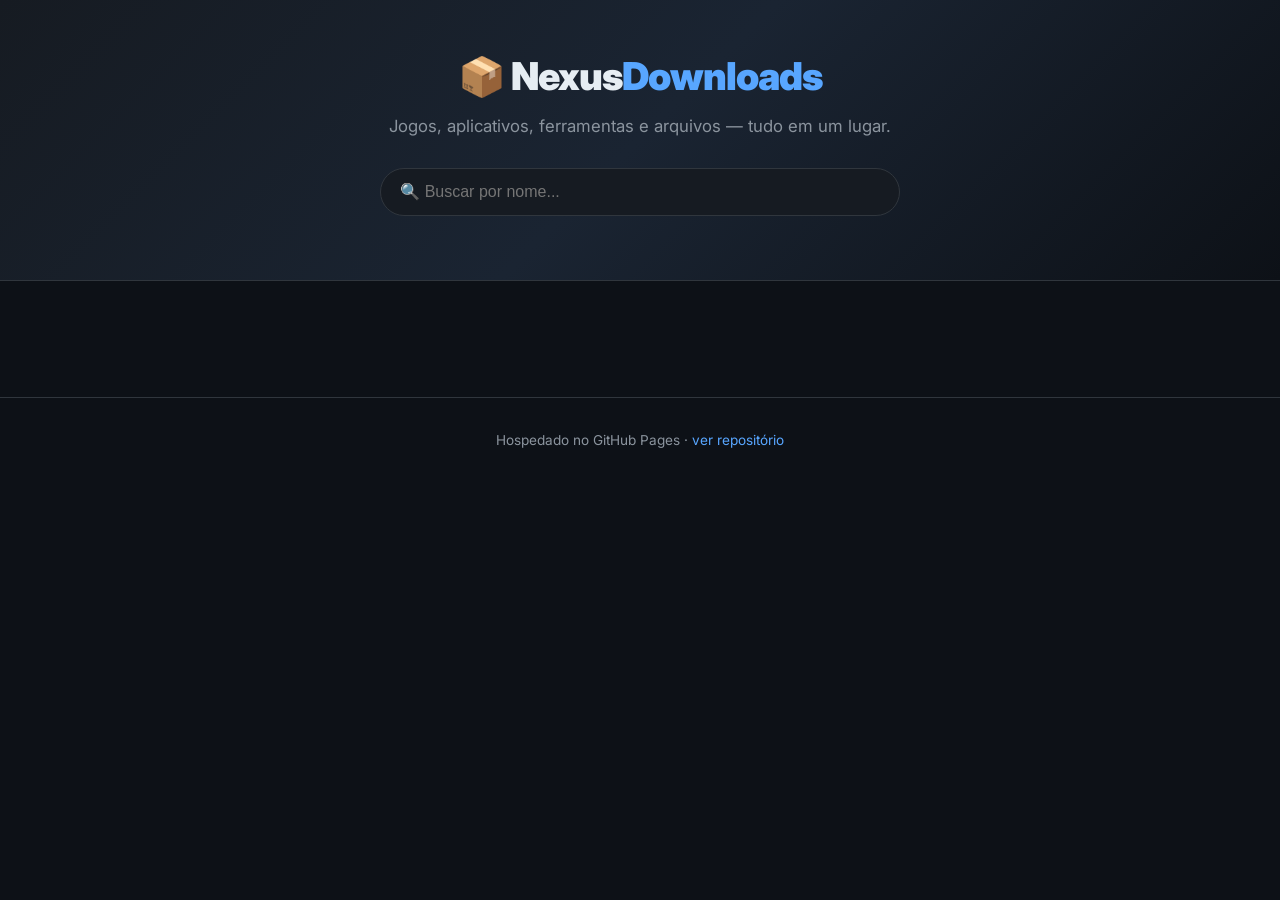
==== index.html @ f65a9bdc "Add files via upload" ====
<!DOCTYPE html>
<html lang="pt-BR">
<head>
  <meta charset="UTF-8" />
  <meta name="viewport" content="width=device-width, initial-scale=1.0" />
  <title>Nexus Downloads — Jogos, Apps e Ferramentas</title>
  <link rel="preconnect" href="https://fonts.googleapis.com">
  <link rel="preconnect" href="https://fonts.gstatic.com" crossorigin>
  <link href="https://fonts.googleapis.com/css2?family=Inter:wght@400;500;700;900&display=swap" rel="stylesheet">
  <link rel="stylesheet" href="style.css" />
</head>
<body>
  <header class="hero">
    <div class="hero-inner">
      <h1 class="logo">📦 Nexus<span>Downloads</span></h1>
      <p class="tagline">Jogos, aplicativos, ferramentas e arquivos — tudo em um lugar.</p>
      <div class="search-box">
        <input id="search" type="search" placeholder="🔍 Buscar por nome..." autocomplete="off" />
      </div>
      <nav id="categories" class="categories"></nav>
    </div>
  </header>

  <main class="container">
    <div class="results-bar">
      <span id="resultCount"></span>
    </div>
    <div id="grid" class="grid"></div>
    <div id="empty" class="empty" hidden>Nenhum item encontrado.</div>
  </main>

  <footer class="footer">
    <p>Hospedado no GitHub Pages · <a id="repoLink" href="#" target="_blank">ver repositório</a></p>
  </footer>

  <script src="data.js"></script>
  <script src="app.js"></script>
</body>
</html>
---- style.css ----
:root {
  --bg: #0d1117;
  --bg-elev: #161b22;
  --bg-card: #1c2129;
  --border: #30363d;
  --text: #e6edf3;
  --text-dim: #8b949e;
  --accent: #58a6ff;
  --accent-2: #3fb950;
  --danger: #f85149;
  --radius: 12px;
}

* { margin: 0; padding: 0; box-sizing: border-box; }

body {
  font-family: 'Inter', -apple-system, BlinkMacSystemFont, sans-serif;
  background: var(--bg);
  color: var(--text);
  min-height: 100vh;
  line-height: 1.5;
}

/* ===== Hero ===== */
.hero {
  background: linear-gradient(135deg, #161b22 0%, #1a2432 50%, #0d1117 100%);
  border-bottom: 1px solid var(--border);
  padding: 3rem 1.5rem 2.5rem;
  text-align: center;
}
.hero-inner { max-width: 860px; margin: 0 auto; }

.logo { font-size: 2.4rem; font-weight: 900; letter-spacing: -1px; }
.logo span { color: var(--accent); }

.tagline { color: var(--text-dim); margin: 0.5rem 0 1.8rem; font-size: 1.05rem; }

.search-box input {
  width: 100%;
  max-width: 520px;
  padding: 0.9rem 1.2rem;
  font-size: 1rem;
  border-radius: 999px;
  border: 1px solid var(--border);
  background: var(--bg-elev);
  color: var(--text);
  outline: none;
  transition: border-color 0.2s, box-shadow 0.2s;
}
.search-box input:focus {
  border-color: var(--accent);
  box-shadow: 0 0 0 3px rgba(88,166,255,0.15);
}

.categories {
  display: flex;
  flex-wrap: wrap;
  gap: 0.6rem;
  justify-content: center;
  margin-top: 1.5rem;
}
.category-chip {
  display: inline-flex;
  align-items: center;
  gap: 0.45rem;
  padding: 0.55rem 1.1rem;
  border-radius: 999px;
  border: 1px solid var(--border);
  background: var(--bg-elev);
  color: var(--text-dim);
  font-size: 0.92rem;
  font-weight: 500;
  cursor: pointer;
  transition: all 0.18s;
  user-select: none;
}
.category-chip:hover { border-color: var(--accent); color: var(--text); }
.category-chip.active {
  background: var(--accent);
  border-color: var(--accent);
  color: #000;
  font-weight: 700;
}

/* ===== Layout ===== */
.container { max-width: 1200px; margin: 0 auto; padding: 2rem 1.5rem; }

.results-bar { color: var(--text-dim); font-size: 0.9rem; margin-bottom: 1.2rem; }

.grid {
  display: grid;
  grid-template-columns: repeat(auto-fill, minmax(300px, 1fr));
  gap: 1.2rem;
}

/* ===== Card ===== */
.card {
  background: var(--bg-card);
  border: 1px solid var(--border);
  border-radius: var(--radius);
  padding: 1.4rem;
  display: flex;
  flex-direction: column;
  transition: transform 0.15s, border-color 0.15s;
  animation: fadeUp 0.3s ease both;
}
.card:hover { transform: translateY(-3px); border-color: var(--accent); }

@keyframes fadeUp { from { opacity: 0; transform: translateY(8px); } to { opacity: 1; } }

.card-top { display: flex; align-items: center; gap: 0.7rem; margin-bottom: 0.8rem; }
.card-icon {
  font-size: 1.6rem;
  width: 48px; height: 48px;
  display: flex; align-items: center; justify-content: center;
  background: var(--bg-elev);
  border: 1px solid var(--border);
  border-radius: 10px;
}
.card-title { font-size: 1.1rem; font-weight: 700; }

.card-desc { color: var(--text-dim); font-size: 0.9rem; margin-bottom: 0.9rem; flex: 1; }

.card-meta {
  display: flex;
  flex-wrap: wrap;
  gap: 0.4rem;
  margin-bottom: 1rem;
}
.badge {
  font-size: 0.72rem;
  padding: 0.2rem 0.6rem;
  border-radius: 6px;
  background: var(--bg-elev);
  border: 1px solid var(--border);
  color: var(--text-dim);
}
.badge.cat-games   { color: #a371f7; border-color: #6e40c9; }
.badge.cat-apps    { color: var(--accent-2); border-color: #2b8a3d; }
.badge.cat-tools   { color: #ffa657; border-color: #b35900; }
.badge.cat-files   { color: #79c0ff; border-color: #1f6feb; }

.download-btn {
  display: inline-flex;
  align-items: center;
  justify-content: center;
  gap: 0.4rem;
  padding: 0.7rem 1rem;
  border-radius: 8px;
  background: var(--accent);
  color: #000;
  font-weight: 700;
  font-size: 0.95rem;
  text-decoration: none;
  transition: background 0.15s, transform 0.1s;
}
.download-btn:hover { background: #79b8ff; }
.download-btn:active { transform: scale(0.98); }
.download-btn.external::after { content: "↗"; }

.empty {
  text-align: center;
  color: var(--text-dim);
  padding: 3rem;
  font-size: 1.1rem;
}

/* ===== Footer ===== */
.footer {
  text-align: center;
  color: var(--text-dim);
  font-size: 0.85rem;
  padding: 2rem 1rem 3rem;
  border-top: 1px solid var(--border);
  margin-top: 2rem;
}
.footer a { color: var(--accent); text-decoration: none; }
.footer a:hover { text-decoration: underline; }

@media (max-width: 600px) {
  .hero { padding: 2rem 1rem; }
  .logo { font-size: 1.8rem; }
}
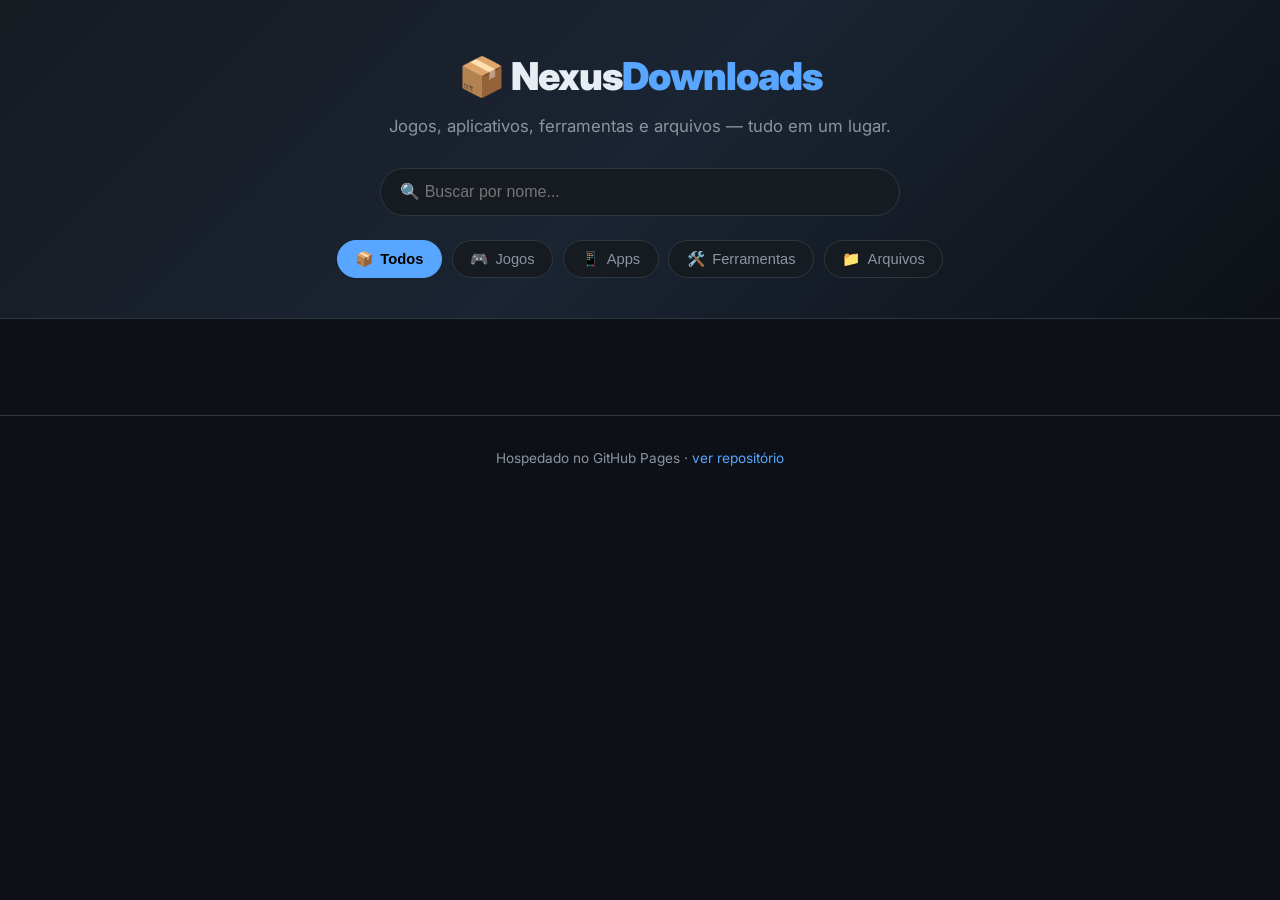
==== commit baf596bd: "Add files via upload" ====
--- a/index.html
+++ b/index.html
@@ -22,15 +22,20 @@
   </header>
 
   <main class="container">
-    <div class="results-bar">
-      <span id="resultCount"></span>
+    <div id="sections" class="sections"></div>
+
+    <div id="resultsArea" hidden>
+      <div class="results-bar">
+        <span id="resultCount"></span>
+        <button id="backToSections" class="ver-mais" style="display:none" type="button">← Voltar aos destaques</button>
+      </div>
+      <div id="grid" class="grid"></div>
+      <div id="empty" class="empty" hidden>Nenhum item encontrado.</div>
     </div>
-    <div id="grid" class="grid"></div>
-    <div id="empty" class="empty" hidden>Nenhum item encontrado.</div>
   </main>
 
   <footer class="footer">
-    <p>Hospedado no GitHub Pages · <a id="repoLink" href="#" target="_blank">ver repositório</a></p>
+    <p>Hospedado no GitHub Pages · <a href="#" id="repoLink" target="_blank">ver repositório</a></p>
   </footer>
 
   <script src="data.js"></script>
--- a/style.css
+++ b/style.css
@@ -177,7 +177,76 @@
 .footer a { color: var(--accent); text-decoration: none; }
 .footer a:hover { text-decoration: underline; }
 
+/* ===== Section blocks (home) ===== */
+.sections { display: flex; flex-direction: column; gap: 3rem; }
+
+.section-head {
+  display: flex;
+  justify-content: space-between;
+  align-items: flex-end;
+  gap: 1rem;
+  margin-bottom: 1.3rem;
+  flex-wrap: wrap;
+}
+.section-head h2 { font-size: 1.45rem; font-weight: 800; letter-spacing: -0.3px; }
+.section-sub { color: var(--text-dim); font-size: 0.9rem; margin-top: 0.25rem; }
+
+.ver-mais {
+  display: inline-flex;
+  align-items: center;
+  gap: 0.3rem;
+  padding: 0.55rem 1.05rem;
+  border-radius: 8px;
+  border: 1px solid var(--border);
+  background: var(--bg-elev);
+  color: var(--accent);
+  font-size: 0.9rem;
+  font-weight: 600;
+  text-decoration: none;
+  transition: all 0.15s;
+  white-space: nowrap;
+}
+.ver-mais:hover { border-color: var(--accent); background: rgba(88,166,255,0.08); }
+button.ver-mais { cursor: pointer; font-family: inherit; }
+
+.section-grid {
+  display: grid;
+  grid-template-columns: repeat(auto-fill, minmax(270px, 1fr));
+  gap: 1.2rem;
+}
+
+/* ===== Results area (home) ===== */
+.results-bar {
+  display: flex;
+  justify-content: space-between;
+  align-items: center;
+  gap: 1rem;
+  flex-wrap: wrap;
+  color: var(--text-dim);
+  font-size: 0.9rem;
+  margin-bottom: 1.2rem;
+}
+
+/* ===== Catalog header ===== */
+.catalog-header {
+  background: linear-gradient(135deg, #161b22 0%, #1a2432 50%, #0d1117 100%);
+  border-bottom: 1px solid var(--border);
+  padding: 2.5rem 1.5rem 2rem;
+}
+.back {
+  display: inline-block;
+  color: var(--text-dim);
+  text-decoration: none;
+  margin-bottom: 1rem;
+  font-size: 0.9rem;
+  transition: color 0.15s;
+}
+.back:hover { color: var(--accent); }
+.catalog-header h1 { font-size: 1.9rem; font-weight: 900; letter-spacing: -0.5px; }
+.catalog-header .tagline { margin: 0.4rem 0 1.5rem; }
+
 @media (max-width: 600px) {
   .hero { padding: 2rem 1rem; }
   .logo { font-size: 1.8rem; }
-}
+  .section-head { flex-direction: column; align-items: flex-start; }
+}
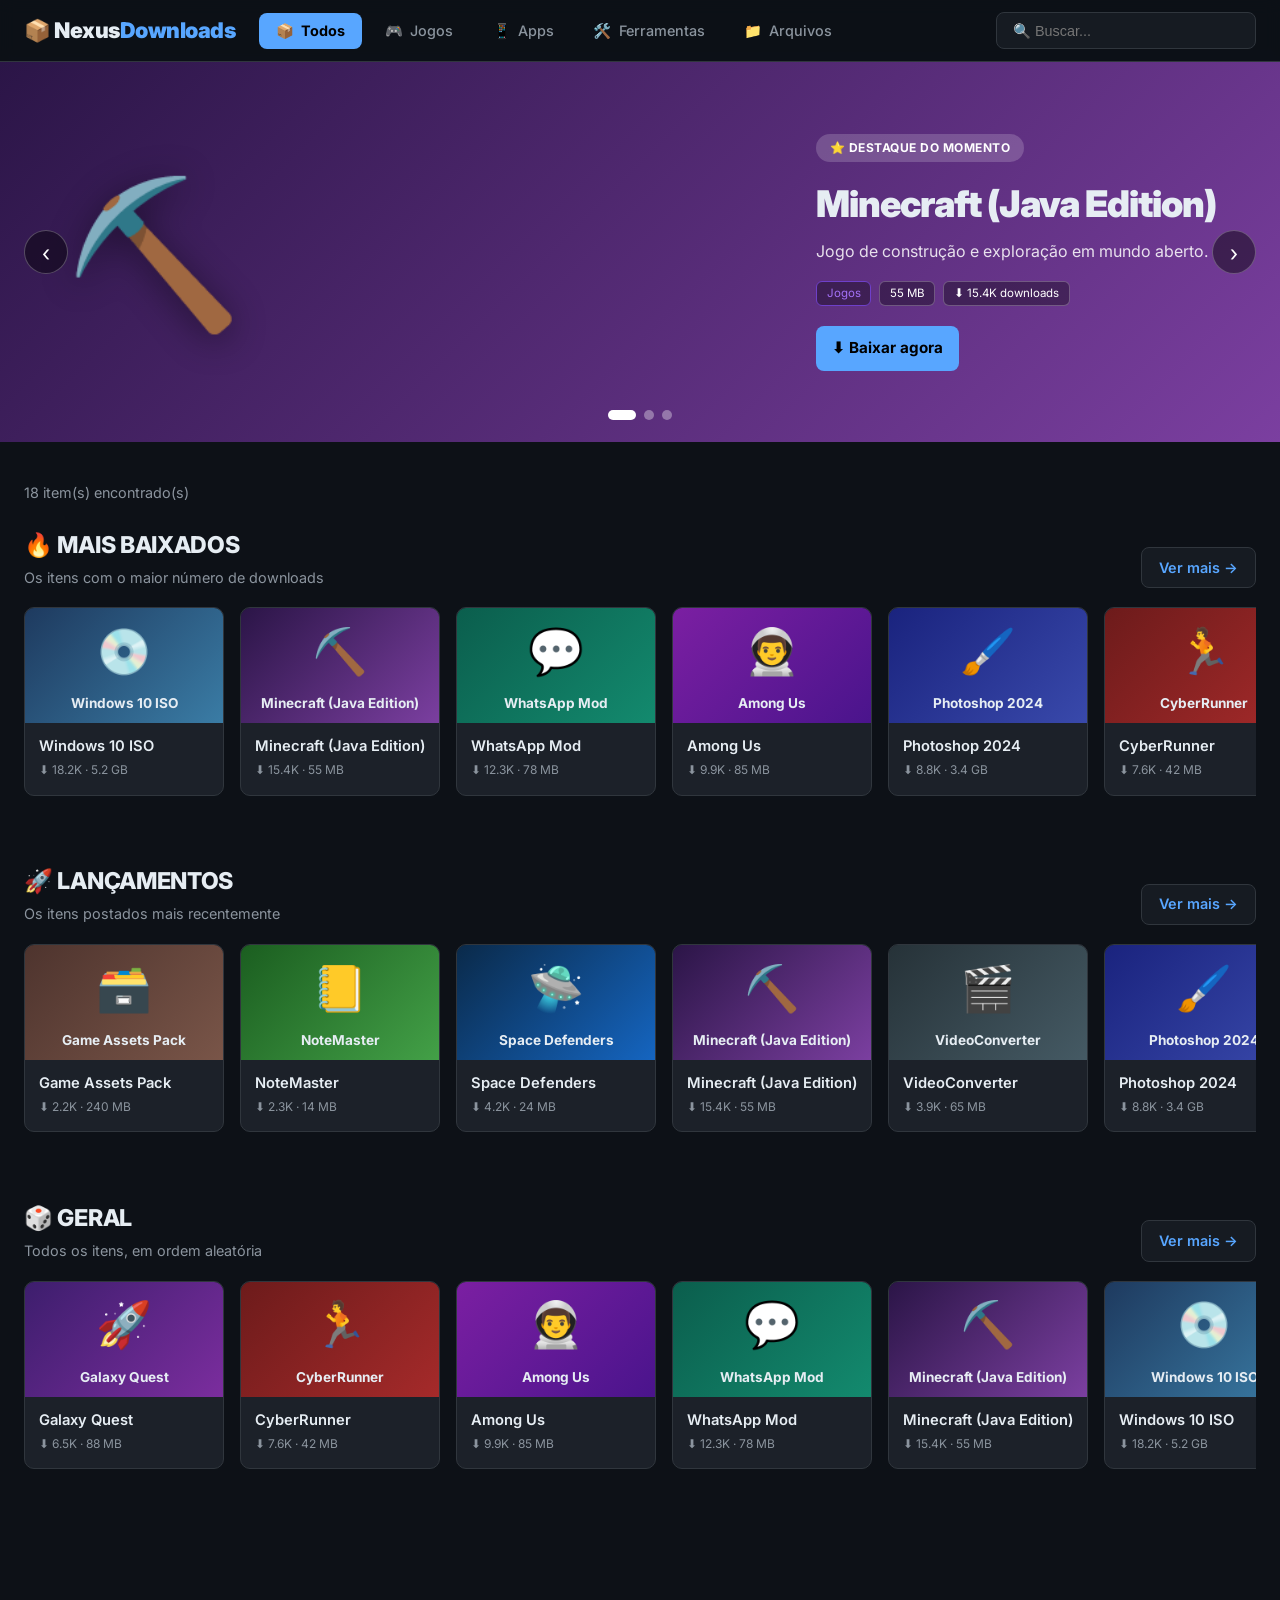
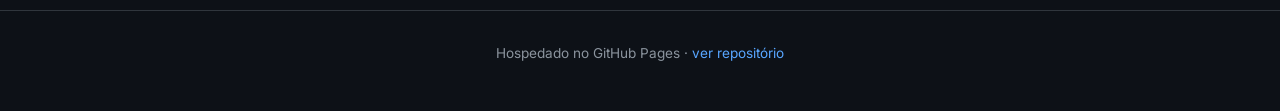
==== commit 3284091e: "Add files via upload" ====
--- a/index.html
+++ b/index.html
@@ -10,28 +10,26 @@
   <link rel="stylesheet" href="style.css" />
 </head>
 <body>
-  <header class="hero">
-    <div class="hero-inner">
-      <h1 class="logo">📦 Nexus<span>Downloads</span></h1>
-      <p class="tagline">Jogos, aplicativos, ferramentas e arquivos — tudo em um lugar.</p>
+  <!-- Barra superior fixa (estilo Steam) -->
+  <header class="topbar">
+    <div class="topbar-inner">
+      <a class="logo" href="index.html">📦 Nexus<span>Downloads</span></a>
+      <nav id="categories" class="topbar-nav"></nav>
       <div class="search-box">
-        <input id="search" type="search" placeholder="🔍 Buscar por nome..." autocomplete="off" />
+        <input id="search" type="search" placeholder="🔍 Buscar..." autocomplete="off" />
       </div>
-      <nav id="categories" class="categories"></nav>
     </div>
   </header>
 
+  <!-- Carrossel de destaques -->
+  <section id="carousel" class="hero-carousel" aria-label="Destaque do momento"></section>
+
   <main class="container">
-    <div id="sections" class="sections"></div>
-
-    <div id="resultsArea" hidden>
-      <div class="results-bar">
-        <span id="resultCount"></span>
-        <button id="backToSections" class="ver-mais" style="display:none" type="button">← Voltar aos destaques</button>
-      </div>
-      <div id="grid" class="grid"></div>
-      <div id="empty" class="empty" hidden>Nenhum item encontrado.</div>
+    <div class="results-bar">
+      <span id="resultCount"></span>
     </div>
+    <div id="rows"></div>
+    <div id="empty" class="empty" hidden>Nenhum item encontrado.</div>
   </main>
 
   <footer class="footer">
--- a/style.css
+++ b/style.css
@@ -7,7 +7,6 @@
   --text-dim: #8b949e;
   --accent: #58a6ff;
   --accent-2: #3fb950;
-  --danger: #f85149;
   --radius: 12px;
 }
 
@@ -21,79 +20,237 @@
   line-height: 1.5;
 }
 
-/* ===== Hero ===== */
-.hero {
-  background: linear-gradient(135deg, #161b22 0%, #1a2432 50%, #0d1117 100%);
+/* ===== Topbar (estilo Steam) ===== */
+.topbar {
+  position: sticky;
+  top: 0;
+  z-index: 100;
+  background: rgba(13, 17, 23, 0.92);
+  backdrop-filter: blur(8px);
   border-bottom: 1px solid var(--border);
-  padding: 3rem 1.5rem 2.5rem;
-  text-align: center;
-}
-.hero-inner { max-width: 860px; margin: 0 auto; }
-
-.logo { font-size: 2.4rem; font-weight: 900; letter-spacing: -1px; }
+}
+.topbar-inner {
+  max-width: 1400px;
+  margin: 0 auto;
+  padding: 0.75rem 1.5rem;
+  display: flex;
+  align-items: center;
+  gap: 1.5rem;
+}
+.logo {
+  font-size: 1.35rem;
+  font-weight: 900;
+  letter-spacing: -0.5px;
+  text-decoration: none;
+  color: var(--text);
+}
 .logo span { color: var(--accent); }
-
-.tagline { color: var(--text-dim); margin: 0.5rem 0 1.8rem; font-size: 1.05rem; }
-
+.topbar-nav {
+  display: flex;
+  gap: 0.35rem;
+  flex: 1;
+  flex-wrap: wrap;
+}
+.category-chip {
+  display: inline-flex;
+  align-items: center;
+  gap: 0.45rem;
+  padding: 0.5rem 1rem;
+  border-radius: 8px;
+  border: 1px solid transparent;
+  background: transparent;
+  color: var(--text-dim);
+  font-size: 0.9rem;
+  font-weight: 500;
+  cursor: pointer;
+  transition: all 0.15s;
+  font-family: inherit;
+}
+.category-chip:hover { background: var(--bg-elev); color: var(--text); }
+.category-chip.active { background: var(--accent); color: #000; font-weight: 700; }
+
+.search-box { width: 260px; }
 .search-box input {
   width: 100%;
-  max-width: 520px;
-  padding: 0.9rem 1.2rem;
-  font-size: 1rem;
-  border-radius: 999px;
+  padding: 0.6rem 1rem;
+  border-radius: 8px;
   border: 1px solid var(--border);
   background: var(--bg-elev);
   color: var(--text);
+  font-size: 0.9rem;
   outline: none;
-  transition: border-color 0.2s, box-shadow 0.2s;
-}
-.search-box input:focus {
-  border-color: var(--accent);
-  box-shadow: 0 0 0 3px rgba(88,166,255,0.15);
-}
-
-.categories {
-  display: flex;
-  flex-wrap: wrap;
-  gap: 0.6rem;
-  justify-content: center;
-  margin-top: 1.5rem;
-}
-.category-chip {
+  transition: border-color 0.2s;
+}
+.search-box input:focus { border-color: var(--accent); }
+
+/* ===== Carrossel de destaques ===== */
+.hero-carousel {
+  position: relative;
+  height: 380px;
+  overflow: hidden;
+}
+.carousel-slide {
+  position: absolute;
+  inset: 0;
+  display: flex;
+  align-items: center;
+  justify-content: space-between;
+  padding: 0 5%;
+  opacity: 0;
+  pointer-events: none;
+  transition: opacity 0.7s ease;
+}
+.carousel-slide.active { opacity: 1; pointer-events: auto; }
+
+.carousel-emoji {
+  font-size: 9rem;
+  filter: drop-shadow(0 6px 18px rgba(0, 0, 0, 0.45));
+  line-height: 1;
+}
+.carousel-content { max-width: 460px; }
+.carousel-tag {
+  display: inline-block;
+  background: rgba(255, 255, 255, 0.18);
+  color: #fff;
+  padding: 0.3rem 0.85rem;
+  border-radius: 999px;
+  font-size: 0.75rem;
+  font-weight: 700;
+  letter-spacing: 0.5px;
+  margin-bottom: 0.9rem;
+}
+.carousel-content h2 {
+  font-size: 2.3rem;
+  font-weight: 900;
+  letter-spacing: -1px;
+  margin-bottom: 0.5rem;
+}
+.carousel-desc { color: rgba(255, 255, 255, 0.85); font-size: 1rem; margin-bottom: 1.1rem; }
+.carousel-meta { display: flex; gap: 0.5rem; flex-wrap: wrap; margin-bottom: 1.2rem; }
+.carousel-meta .badge {
+  background: rgba(0, 0, 0, 0.35);
+  border-color: rgba(255, 255, 255, 0.25);
+  color: #fff;
+}
+.carousel-btn { font-size: 1rem; padding: 0.85rem 1.6rem; }
+
+.carousel-dots {
+  position: absolute;
+  bottom: 1.4rem;
+  left: 50%;
+  transform: translateX(-50%);
+  display: flex;
+  gap: 0.5rem;
+}
+.carousel-dot {
+  width: 10px;
+  height: 10px;
+  border-radius: 50%;
+  background: rgba(255, 255, 255, 0.35);
+  border: none;
+  cursor: pointer;
+  transition: all 0.2s;
+  padding: 0;
+}
+.carousel-dot.active { background: #fff; width: 28px; border-radius: 5px; }
+
+.carousel-arrow {
+  position: absolute;
+  top: 50%;
+  transform: translateY(-50%);
+  width: 44px;
+  height: 44px;
+  border-radius: 50%;
+  background: rgba(0, 0, 0, 0.45);
+  border: 1px solid rgba(255, 255, 255, 0.25);
+  color: #fff;
+  font-size: 1.4rem;
+  cursor: pointer;
+  display: flex;
+  align-items: center;
+  justify-content: center;
+  transition: background 0.15s;
+  font-family: inherit;
+}
+.carousel-arrow:hover { background: rgba(0, 0, 0, 0.7); }
+.carousel-arrow.prev { left: 1.5rem; }
+.carousel-arrow.next { right: 1.5rem; }
+
+/* ===== Layout principal ===== */
+.container { max-width: 1400px; margin: 0 auto; padding: 2.5rem 1.5rem; }
+.results-bar { color: var(--text-dim); font-size: 0.9rem; margin-bottom: 1.5rem; }
+
+/* ===== Linhas de itens ===== */
+.row { margin-bottom: 3.5rem; }
+.row-head {
+  display: flex;
+  justify-content: space-between;
+  align-items: flex-end;
+  gap: 1rem;
+  margin-bottom: 1.2rem;
+}
+.row-head h2 { font-size: 1.45rem; font-weight: 800; letter-spacing: -0.3px; }
+.section-sub { color: var(--text-dim); font-size: 0.9rem; margin-top: 0.25rem; }
+.ver-mais {
   display: inline-flex;
   align-items: center;
-  gap: 0.45rem;
-  padding: 0.55rem 1.1rem;
-  border-radius: 999px;
+  gap: 0.3rem;
+  padding: 0.55rem 1.05rem;
+  border-radius: 8px;
   border: 1px solid var(--border);
   background: var(--bg-elev);
-  color: var(--text-dim);
-  font-size: 0.92rem;
-  font-weight: 500;
-  cursor: pointer;
-  transition: all 0.18s;
-  user-select: none;
-}
-.category-chip:hover { border-color: var(--accent); color: var(--text); }
-.category-chip.active {
-  background: var(--accent);
-  border-color: var(--accent);
-  color: #000;
-  font-weight: 700;
-}
-
-/* ===== Layout ===== */
-.container { max-width: 1200px; margin: 0 auto; padding: 2rem 1.5rem; }
-
-.results-bar { color: var(--text-dim); font-size: 0.9rem; margin-bottom: 1.2rem; }
-
+  color: var(--accent);
+  font-size: 0.9rem;
+  font-weight: 600;
+  text-decoration: none;
+  transition: all 0.15s;
+  white-space: nowrap;
+}
+.ver-mais:hover { border-color: var(--accent); background: rgba(88, 166, 255, 0.08); }
+
+.row-scroll {
+  display: flex;
+  gap: 1rem;
+  overflow-x: auto;
+  padding-bottom: 0.8rem;
+  scroll-behavior: smooth;
+}
+.row-scroll::-webkit-scrollbar { height: 8px; }
+.row-scroll::-webkit-scrollbar-track { background: var(--bg-elev); border-radius: 4px; }
+.row-scroll::-webkit-scrollbar-thumb { background: var(--border); border-radius: 4px; }
+.row-scroll::-webkit-scrollbar-thumb:hover { background: #484f58; }
+
+.row-card {
+  flex: 0 0 200px;
+  text-decoration: none;
+  color: inherit;
+  background: var(--bg-card);
+  border: 1px solid var(--border);
+  border-radius: 10px;
+  overflow: hidden;
+  transition: transform 0.15s, border-color 0.15s;
+}
+.row-card:hover { transform: translateY(-4px); border-color: var(--accent); }
+.row-card-cover {
+  height: 115px;
+  display: flex;
+  flex-direction: column;
+  align-items: center;
+  justify-content: center;
+  gap: 0.5rem;
+}
+.row-card-cover .cover-emoji { font-size: 2.8rem; }
+.row-card-cover .cover-title { font-size: 0.85rem; font-weight: 700; text-align: center; padding: 0 0.7rem; }
+.row-card-info { padding: 0.75rem 0.85rem 0.95rem; }
+.row-card-name { font-size: 0.92rem; font-weight: 600; margin-bottom: 0.25rem; }
+.row-card-meta { font-size: 0.75rem; color: var(--text-dim); }
+
+/* ===== Cards (página de catálogo) ===== */
 .grid {
   display: grid;
-  grid-template-columns: repeat(auto-fill, minmax(300px, 1fr));
+  grid-template-columns: repeat(auto-fill, minmax(280px, 1fr));
   gap: 1.2rem;
 }
-
-/* ===== Card ===== */
 .card {
   background: var(--bg-card);
   border: 1px solid var(--border);
@@ -105,28 +262,23 @@
   animation: fadeUp 0.3s ease both;
 }
 .card:hover { transform: translateY(-3px); border-color: var(--accent); }
-
 @keyframes fadeUp { from { opacity: 0; transform: translateY(8px); } to { opacity: 1; } }
 
 .card-top { display: flex; align-items: center; gap: 0.7rem; margin-bottom: 0.8rem; }
 .card-icon {
   font-size: 1.6rem;
-  width: 48px; height: 48px;
-  display: flex; align-items: center; justify-content: center;
+  width: 48px;
+  height: 48px;
+  display: flex;
+  align-items: center;
+  justify-content: center;
   background: var(--bg-elev);
   border: 1px solid var(--border);
   border-radius: 10px;
 }
 .card-title { font-size: 1.1rem; font-weight: 700; }
-
 .card-desc { color: var(--text-dim); font-size: 0.9rem; margin-bottom: 0.9rem; flex: 1; }
-
-.card-meta {
-  display: flex;
-  flex-wrap: wrap;
-  gap: 0.4rem;
-  margin-bottom: 1rem;
-}
+.card-meta { display: flex; flex-wrap: wrap; gap: 0.4rem; margin-bottom: 1rem; }
 .badge {
   font-size: 0.72rem;
   padding: 0.2rem 0.6rem;
@@ -135,10 +287,10 @@
   border: 1px solid var(--border);
   color: var(--text-dim);
 }
-.badge.cat-games   { color: #a371f7; border-color: #6e40c9; }
-.badge.cat-apps    { color: var(--accent-2); border-color: #2b8a3d; }
-.badge.cat-tools   { color: #ffa657; border-color: #b35900; }
-.badge.cat-files   { color: #79c0ff; border-color: #1f6feb; }
+.badge.cat-games { color: #a371f7; border-color: #6e40c9; }
+.badge.cat-apps { color: var(--accent-2); border-color: #2b8a3d; }
+.badge.cat-tools { color: #ffa657; border-color: #b35900; }
+.badge.cat-files { color: #79c0ff; border-color: #1f6feb; }
 
 .download-btn {
   display: inline-flex;
@@ -165,6 +317,32 @@
   font-size: 1.1rem;
 }
 
+/* ===== Header da página de catálogo ===== */
+.catalog-header {
+  background: linear-gradient(135deg, #161b22 0%, #1a2432 50%, #0d1117 100%);
+  border-bottom: 1px solid var(--border);
+  padding: 2.5rem 1.5rem 2rem;
+}
+.hero-inner { max-width: 860px; margin: 0 auto; text-align: center; }
+.back {
+  display: inline-block;
+  color: var(--text-dim);
+  text-decoration: none;
+  margin-bottom: 1rem;
+  font-size: 0.9rem;
+  transition: color 0.15s;
+}
+.back:hover { color: var(--accent); }
+.catalog-header h1 { font-size: 1.9rem; font-weight: 900; letter-spacing: -0.5px; }
+.catalog-header .tagline { margin: 0.4rem 0 1.5rem; }
+.categories {
+  display: flex;
+  flex-wrap: wrap;
+  gap: 0.6rem;
+  justify-content: center;
+  margin-top: 1.5rem;
+}
+
 /* ===== Footer ===== */
 .footer {
   text-align: center;
@@ -177,76 +355,11 @@
 .footer a { color: var(--accent); text-decoration: none; }
 .footer a:hover { text-decoration: underline; }
 
-/* ===== Section blocks (home) ===== */
-.sections { display: flex; flex-direction: column; gap: 3rem; }
-
-.section-head {
-  display: flex;
-  justify-content: space-between;
-  align-items: flex-end;
-  gap: 1rem;
-  margin-bottom: 1.3rem;
-  flex-wrap: wrap;
-}
-.section-head h2 { font-size: 1.45rem; font-weight: 800; letter-spacing: -0.3px; }
-.section-sub { color: var(--text-dim); font-size: 0.9rem; margin-top: 0.25rem; }
-
-.ver-mais {
-  display: inline-flex;
-  align-items: center;
-  gap: 0.3rem;
-  padding: 0.55rem 1.05rem;
-  border-radius: 8px;
-  border: 1px solid var(--border);
-  background: var(--bg-elev);
-  color: var(--accent);
-  font-size: 0.9rem;
-  font-weight: 600;
-  text-decoration: none;
-  transition: all 0.15s;
-  white-space: nowrap;
-}
-.ver-mais:hover { border-color: var(--accent); background: rgba(88,166,255,0.08); }
-button.ver-mais { cursor: pointer; font-family: inherit; }
-
-.section-grid {
-  display: grid;
-  grid-template-columns: repeat(auto-fill, minmax(270px, 1fr));
-  gap: 1.2rem;
-}
-
-/* ===== Results area (home) ===== */
-.results-bar {
-  display: flex;
-  justify-content: space-between;
-  align-items: center;
-  gap: 1rem;
-  flex-wrap: wrap;
-  color: var(--text-dim);
-  font-size: 0.9rem;
-  margin-bottom: 1.2rem;
-}
-
-/* ===== Catalog header ===== */
-.catalog-header {
-  background: linear-gradient(135deg, #161b22 0%, #1a2432 50%, #0d1117 100%);
-  border-bottom: 1px solid var(--border);
-  padding: 2.5rem 1.5rem 2rem;
-}
-.back {
-  display: inline-block;
-  color: var(--text-dim);
-  text-decoration: none;
-  margin-bottom: 1rem;
-  font-size: 0.9rem;
-  transition: color 0.15s;
-}
-.back:hover { color: var(--accent); }
-.catalog-header h1 { font-size: 1.9rem; font-weight: 900; letter-spacing: -0.5px; }
-.catalog-header .tagline { margin: 0.4rem 0 1.5rem; }
-
 @media (max-width: 600px) {
-  .hero { padding: 2rem 1rem; }
-  .logo { font-size: 1.8rem; }
-  .section-head { flex-direction: column; align-items: flex-start; }
-}
+  .topbar-inner { flex-wrap: wrap; gap: 0.6rem; }
+  .search-box { width: 100%; order: 3; }
+  .hero-carousel { height: 320px; }
+  .carousel-emoji { font-size: 6rem; }
+  .carousel-content h2 { font-size: 1.7rem; }
+  .carousel-arrow { display: none; }
+}
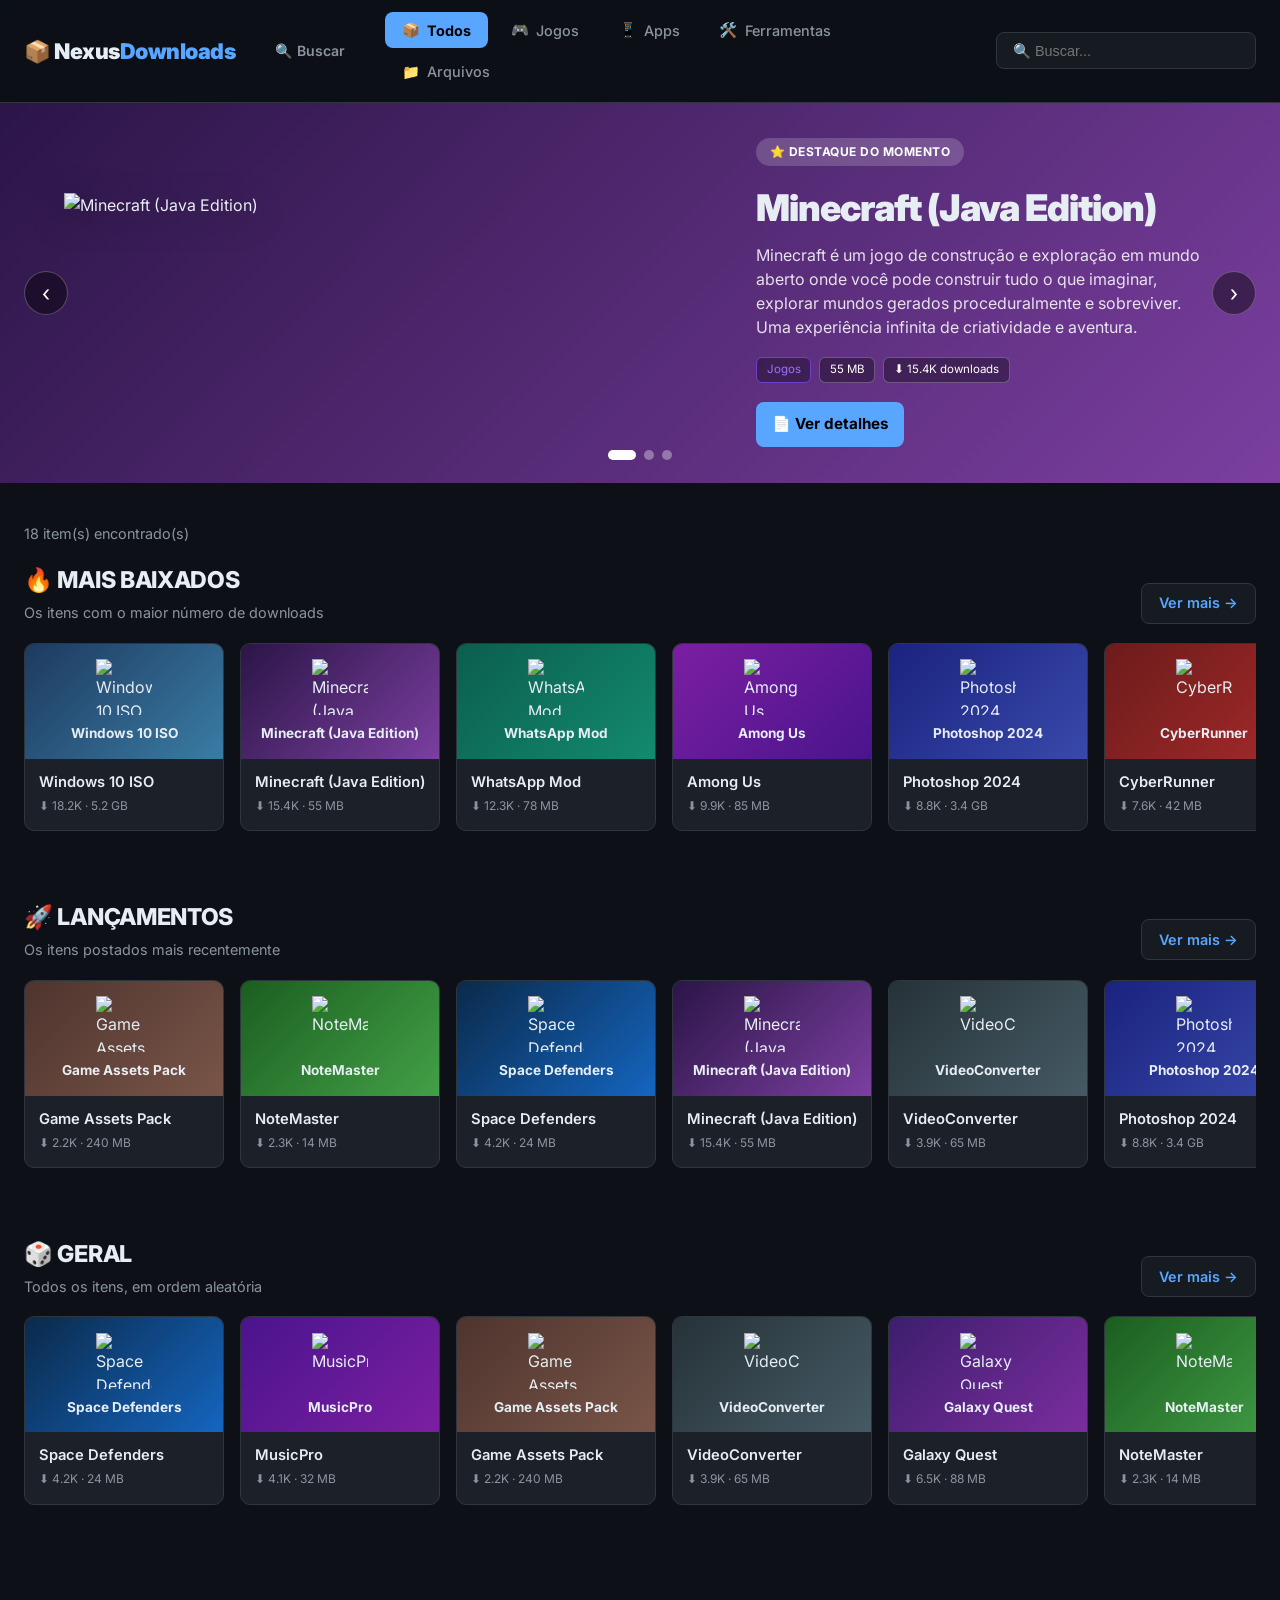
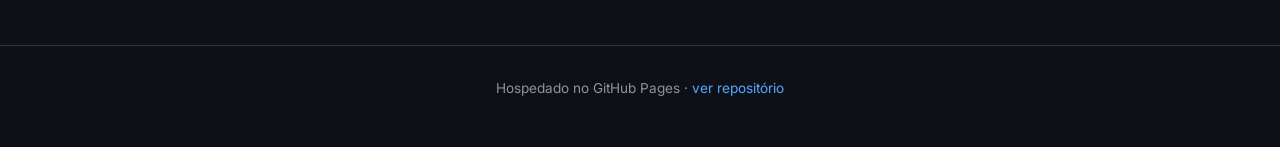
==== commit 092238e6: "Add files via upload" ====
--- a/index.html
+++ b/index.html
@@ -14,6 +14,7 @@
   <header class="topbar">
     <div class="topbar-inner">
       <a class="logo" href="index.html">📦 Nexus<span>Downloads</span></a>
+      <a class="search-link" href="search.html">🔍 Buscar</a>
       <nav id="categories" class="topbar-nav"></nav>
       <div class="search-box">
         <input id="search" type="search" placeholder="🔍 Buscar..." autocomplete="off" />
--- a/style.css
+++ b/style.css
@@ -69,6 +69,17 @@
 .category-chip:hover { background: var(--bg-elev); color: var(--text); }
 .category-chip.active { background: var(--accent); color: #000; font-weight: 700; }
 
+.search-link {
+  color: var(--text-dim);
+  text-decoration: none;
+  font-size: 0.88rem;
+  font-weight: 600;
+  padding: 0.5rem 1rem;
+  border-radius: 8px;
+  transition: all 0.15s;
+  white-space: nowrap;
+}
+.search-link:hover { background: var(--bg-elev); color: var(--text); }
 .search-box { width: 260px; }
 .search-box input {
   width: 100%;
@@ -103,9 +114,10 @@
 .carousel-slide.active { opacity: 1; pointer-events: auto; }
 
 .carousel-emoji {
-  font-size: 9rem;
+  width: 200px;
+  height: 200px;
+  object-fit: contain;
   filter: drop-shadow(0 6px 18px rgba(0, 0, 0, 0.45));
-  line-height: 1;
 }
 .carousel-content { max-width: 460px; }
 .carousel-tag {
@@ -239,7 +251,7 @@
   justify-content: center;
   gap: 0.5rem;
 }
-.row-card-cover .cover-emoji { font-size: 2.8rem; }
+.row-card-cover .cover-emoji { width: 56px; height: 56px; object-fit: contain; }
 .row-card-cover .cover-title { font-size: 0.85rem; font-weight: 700; text-align: center; padding: 0 0.7rem; }
 .row-card-info { padding: 0.75rem 0.85rem 0.95rem; }
 .row-card-name { font-size: 0.92rem; font-weight: 600; margin-bottom: 0.25rem; }
@@ -266,17 +278,21 @@
 
 .card-top { display: flex; align-items: center; gap: 0.7rem; margin-bottom: 0.8rem; }
 .card-icon {
-  font-size: 1.6rem;
   width: 48px;
   height: 48px;
-  display: flex;
-  align-items: center;
-  justify-content: center;
+  object-fit: contain;
   background: var(--bg-elev);
   border: 1px solid var(--border);
   border-radius: 10px;
 }
-.card-title { font-size: 1.1rem; font-weight: 700; }
+.card-title {
+  color: var(--text);
+  text-decoration: none;
+  font-size: 1.1rem;
+  font-weight: 700;
+  transition: color 0.15s;
+}
+.card-title:hover { color: var(--accent); }
 .card-desc { color: var(--text-dim); font-size: 0.9rem; margin-bottom: 0.9rem; flex: 1; }
 .card-meta { display: flex; flex-wrap: wrap; gap: 0.4rem; margin-bottom: 1rem; }
 .badge {
@@ -343,6 +359,178 @@
   margin-top: 1.5rem;
 }
 
+/* ===== Página de detalhe do item ===== */
+.item-body { max-width: 760px; }
+.item-name {
+  display: flex;
+  align-items: center;
+  gap: 0.6rem;
+  font-size: 2.2rem;
+  font-weight: 900;
+  letter-spacing: -0.5px;
+  margin-bottom: 0.7rem;
+}
+.item-name-icon {
+  width: 1.8rem;
+  height: 1.8rem;
+  object-fit: contain;
+  border-radius: 6px;
+}
+.item-meta {
+  display: flex;
+  flex-wrap: wrap;
+  gap: 0.5rem;
+  margin-bottom: 1.6rem;
+}
+.item-section {
+  font-size: 1.1rem;
+  font-weight: 800;
+  letter-spacing: 0.5px;
+  color: var(--text-dim);
+  margin-bottom: 0.6rem;
+}
+.item-download { font-size: 1.1rem; padding: 0.95rem 2rem; margin-bottom: 0.9rem; }
+.item-hint { color: var(--text-dim); font-size: 0.88rem; margin-bottom: 1.6rem; }
+.item-desc { font-size: 1.05rem; }
+.item-hint code {
+  background: var(--bg-elev);
+  padding: 0.1rem 0.45rem;
+  border-radius: 5px;
+  font-size: 0.82rem;
+}
+
+/* ===== Página de busca (BUSCAR) ===== */
+.search-layout {
+  display: grid;
+  grid-template-columns: 1fr 300px;
+  gap: 2rem;
+  max-width: 1400px;
+  margin: 0 auto;
+  padding: 2rem 1.5rem;
+}
+.search-results { min-width: 0; }
+.results-bar {
+  display: flex;
+  justify-content: space-between;
+  align-items: center;
+  gap: 1rem;
+  flex-wrap: wrap;
+  color: var(--text-dim);
+  font-size: 0.9rem;
+  margin-bottom: 1.2rem;
+}
+.filter-toggle { display: none; }
+
+/* Painel de filtros */
+.filter-panel {
+  background: var(--bg-elev);
+  border: 1px solid var(--border);
+  border-radius: var(--radius);
+  padding: 1.2rem;
+  position: sticky;
+  top: 80px;
+  align-self: start;
+  max-height: calc(100vh - 100px);
+  overflow-y: auto;
+}
+.filter-head {
+  display: flex;
+  justify-content: space-between;
+  align-items: center;
+  margin-bottom: 1rem;
+}
+.filter-head h2 { font-size: 1.1rem; font-weight: 800; }
+.filter-close {
+  background: none;
+  border: none;
+  color: var(--text-dim);
+  font-size: 1.1rem;
+  cursor: pointer;
+  padding: 0.2rem 0.5rem;
+  border-radius: 6px;
+  transition: all 0.15s;
+}
+.filter-close:hover { background: var(--bg-card); color: var(--text); }
+
+.filter-group { margin-bottom: 1.3rem; }
+.filter-group h3 {
+  font-size: 0.85rem;
+  font-weight: 700;
+  letter-spacing: 0.5px;
+  color: var(--text-dim);
+  margin-bottom: 0.6rem;
+  text-transform: uppercase;
+}
+.filter-list { display: flex; flex-direction: column; gap: 0.3rem; }
+
+.filter-item {
+  display: flex;
+  align-items: center;
+  gap: 0.55rem;
+  padding: 0.4rem 0.5rem;
+  border-radius: 8px;
+  cursor: pointer;
+  transition: background 0.15s;
+  font-size: 0.88rem;
+  user-select: none;
+}
+.filter-item:hover { background: var(--bg-card); }
+.filter-item input[type="checkbox"] { display: none; }
+.filter-check {
+  width: 18px;
+  height: 18px;
+  border: 1px solid var(--border);
+  border-radius: 5px;
+  flex-shrink: 0;
+  position: relative;
+  transition: all 0.15s;
+}
+.filter-item input[type="checkbox"]:checked + .filter-check {
+  background: var(--accent);
+  border-color: var(--accent);
+}
+.filter-item input[type="checkbox"]:checked + .filter-check::after {
+  content: "✓";
+  position: absolute;
+  inset: 0;
+  display: flex;
+  align-items: center;
+  justify-content: center;
+  font-size: 0.8rem;
+  color: #000;
+  font-weight: 900;
+}
+
+.filter-clear { width: 100%; margin-top: 0.5rem; }
+
+/* Badge tipo */
+.type-badge { color: #79c0ff; border-color: #1f6feb; }
+
+/* Idiomas no card */
+.card-langs {
+  font-size: 0.78rem;
+  color: var(--text-dim);
+  margin-bottom: 0.9rem;
+}
+
+@media (max-width: 900px) {
+  .search-layout { grid-template-columns: 1fr; }
+  .filter-panel {
+    position: fixed;
+    top: 0;
+    right: 0;
+    bottom: 0;
+    width: 320px;
+    max-height: 100vh;
+    border-radius: 0;
+    z-index: 200;
+    transform: translateX(100%);
+    transition: transform 0.25s ease;
+  }
+  .filter-panel.open { transform: translateX(0); }
+  .filter-toggle { display: inline-flex; }
+}
+
 /* ===== Footer ===== */
 .footer {
   text-align: center;
@@ -362,4 +550,5 @@
   .carousel-emoji { font-size: 6rem; }
   .carousel-content h2 { font-size: 1.7rem; }
   .carousel-arrow { display: none; }
-}
+  .item-name { font-size: 1.6rem; }
+}
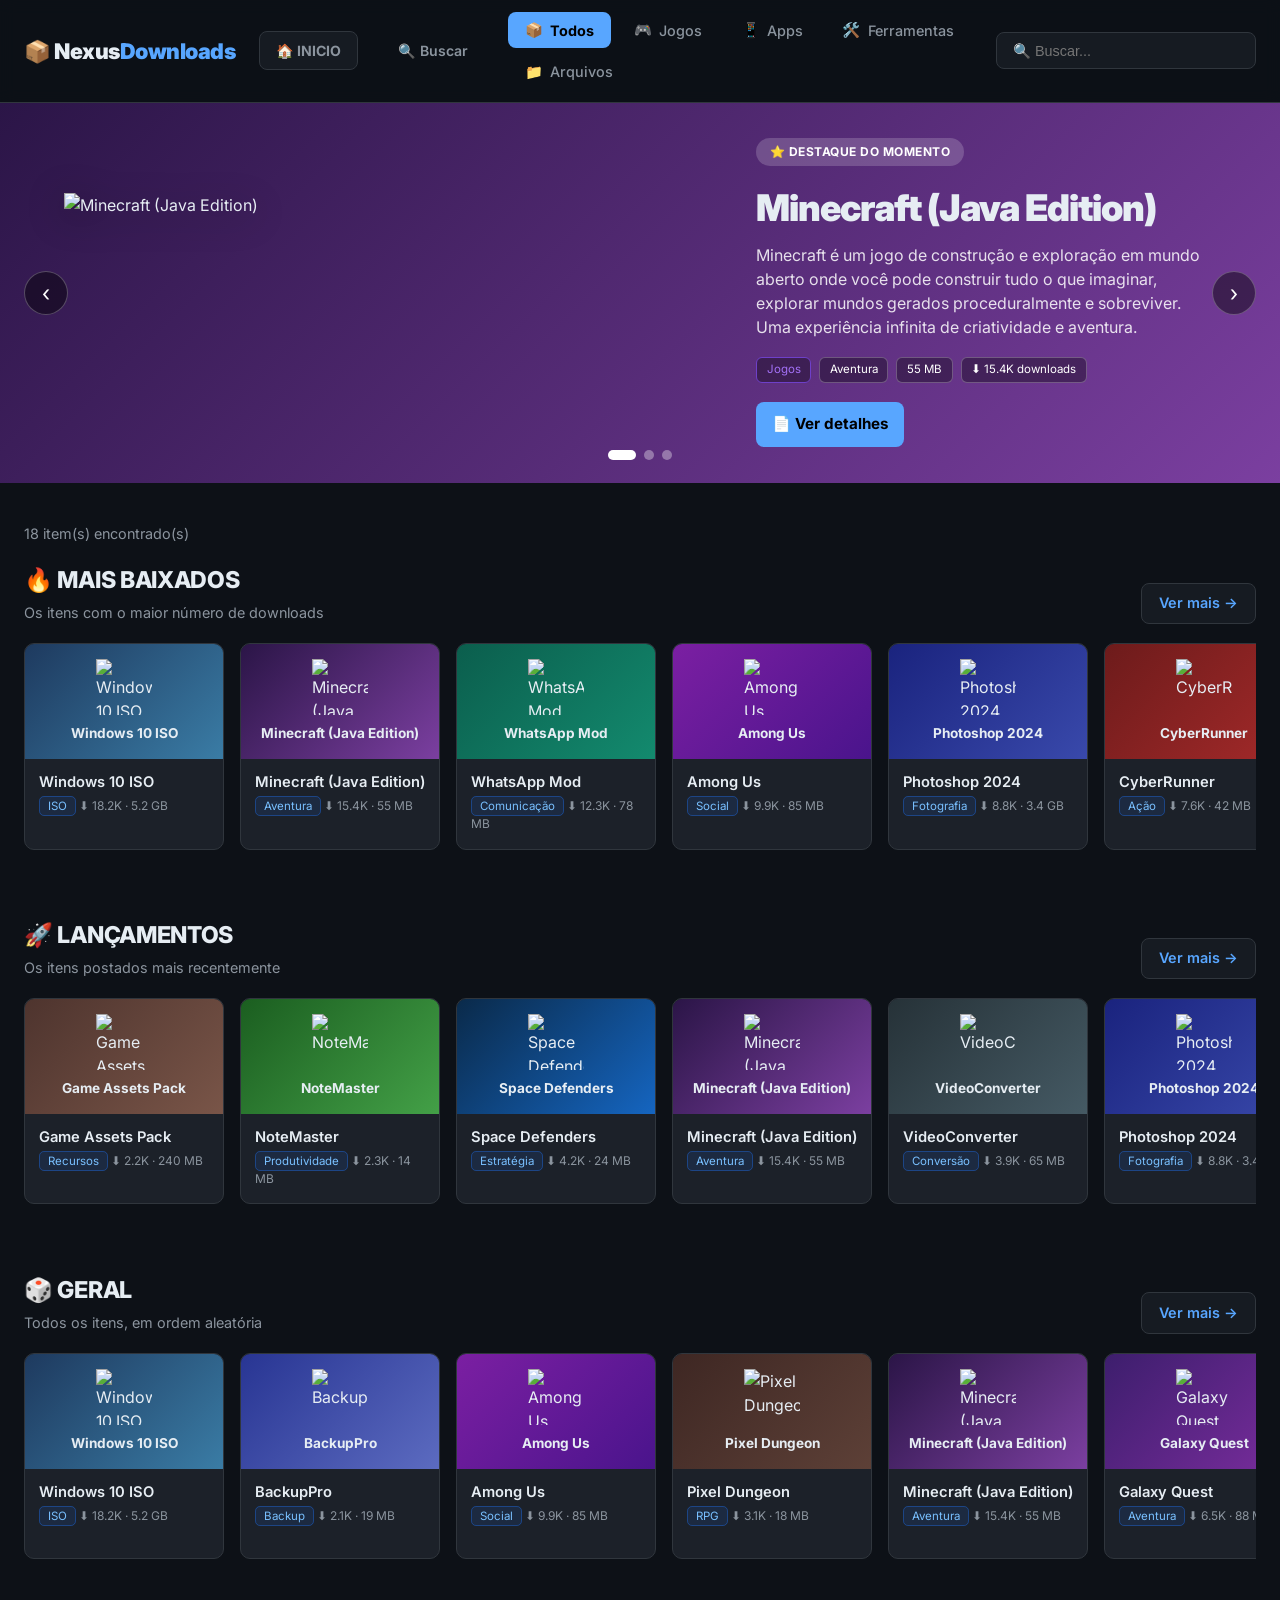
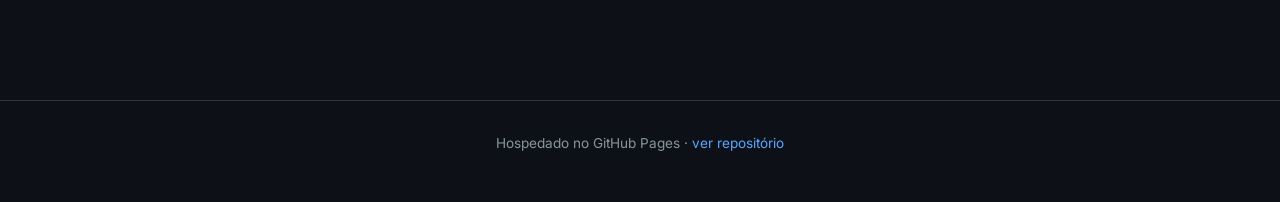
==== commit e032b72f: "Add files via upload" ====
--- a/index.html
+++ b/index.html
@@ -10,10 +10,11 @@
   <link rel="stylesheet" href="style.css" />
 </head>
 <body>
-  <!-- Barra superior fixa (estilo Steam) -->
+  <!-- Barra superior fixa -->
   <header class="topbar">
     <div class="topbar-inner">
       <a class="logo" href="index.html">📦 Nexus<span>Downloads</span></a>
+      <a class="inicio-btn" href="index.html">🏠 INICIO</a>
       <a class="search-link" href="search.html">🔍 Buscar</a>
       <nav id="categories" class="topbar-nav"></nav>
       <div class="search-box">
@@ -21,6 +22,14 @@
       </div>
     </div>
   </header>
+
+  <!-- Barra de gêneros (aparece quando uma plataforma é selecionada) -->
+  <div id="genreBar" class="genre-bar" hidden>
+    <div class="genre-bar-inner">
+      <span class="genre-label">GÊNEROS</span>
+      <div id="genreChips" class="genre-chips"></div>
+    </div>
+  </div>
 
   <!-- Carrossel de destaques -->
   <section id="carousel" class="hero-carousel" aria-label="Destaque do momento"></section>
--- a/style.css
+++ b/style.css
@@ -69,6 +69,19 @@
 .category-chip:hover { background: var(--bg-elev); color: var(--text); }
 .category-chip.active { background: var(--accent); color: #000; font-weight: 700; }
 
+.inicio-btn {
+  color: var(--text-dim);
+  text-decoration: none;
+  font-size: 0.88rem;
+  font-weight: 700;
+  padding: 0.5rem 1rem;
+  border-radius: 8px;
+  border: 1px solid var(--border);
+  background: var(--bg-elev);
+  transition: all 0.15s;
+  white-space: nowrap;
+}
+.inicio-btn:hover { border-color: var(--accent); color: var(--accent); }
 .search-link {
   color: var(--text-dim);
   text-decoration: none;
@@ -93,6 +106,63 @@
   transition: border-color 0.2s;
 }
 .search-box input:focus { border-color: var(--accent); }
+
+/* ===== Barra de gêneros ===== */
+.genre-bar {
+  background: var(--bg-elev);
+  border-bottom: 1px solid var(--border);
+  padding: 0.75rem 1.5rem;
+}
+.genre-bar-inner {
+  max-width: 1400px;
+  margin: 0 auto;
+  display: flex;
+  align-items: center;
+  gap: 1rem;
+  flex-wrap: wrap;
+}
+.genre-label {
+  font-size: 0.8rem;
+  font-weight: 800;
+  letter-spacing: 0.5px;
+  color: var(--text-dim);
+  text-transform: uppercase;
+}
+.genre-chips {
+  display: flex;
+  gap: 0.4rem;
+  flex-wrap: wrap;
+}
+.genre-chip {
+  padding: 0.4rem 1rem;
+  border-radius: 999px;
+  border: 1px solid var(--border);
+  background: var(--bg-card);
+  color: var(--text-dim);
+  font-size: 0.82rem;
+  font-weight: 500;
+  cursor: pointer;
+  transition: all 0.15s;
+  font-family: inherit;
+}
+.genre-chip:hover { border-color: var(--accent); color: var(--text); }
+.genre-chip.active {
+  background: var(--accent);
+  border-color: var(--accent);
+  color: #000;
+  font-weight: 700;
+}
+
+/* Badge gênero */
+.genre-badge { color: #79c0ff; border-color: #1f6feb; }
+.genre-mini {
+  font-size: 0.72rem;
+  color: #79c0ff;
+  background: rgba(31, 111, 235, 0.12);
+  border: 1px solid rgba(31, 111, 235, 0.4);
+  padding: 0.15rem 0.5rem;
+  border-radius: 5px;
+}
 
 /* ===== Carrossel de destaques ===== */
 .hero-carousel {
@@ -340,11 +410,25 @@
   padding: 2.5rem 1.5rem 2rem;
 }
 .hero-inner { max-width: 860px; margin: 0 auto; text-align: center; }
+.inicio-btn-header {
+  display: inline-block;
+  color: var(--text-dim);
+  text-decoration: none;
+  font-size: 0.85rem;
+  font-weight: 700;
+  padding: 0.4rem 0.9rem;
+  border-radius: 8px;
+  border: 1px solid var(--border);
+  background: var(--bg-elev);
+  margin-bottom: 1rem;
+  transition: all 0.15s;
+}
+.inicio-btn-header:hover { border-color: var(--accent); color: var(--accent); }
 .back {
   display: inline-block;
   color: var(--text-dim);
   text-decoration: none;
-  margin-bottom: 1rem;
+  margin-right: 0.5rem;
   font-size: 0.9rem;
   transition: color 0.15s;
 }
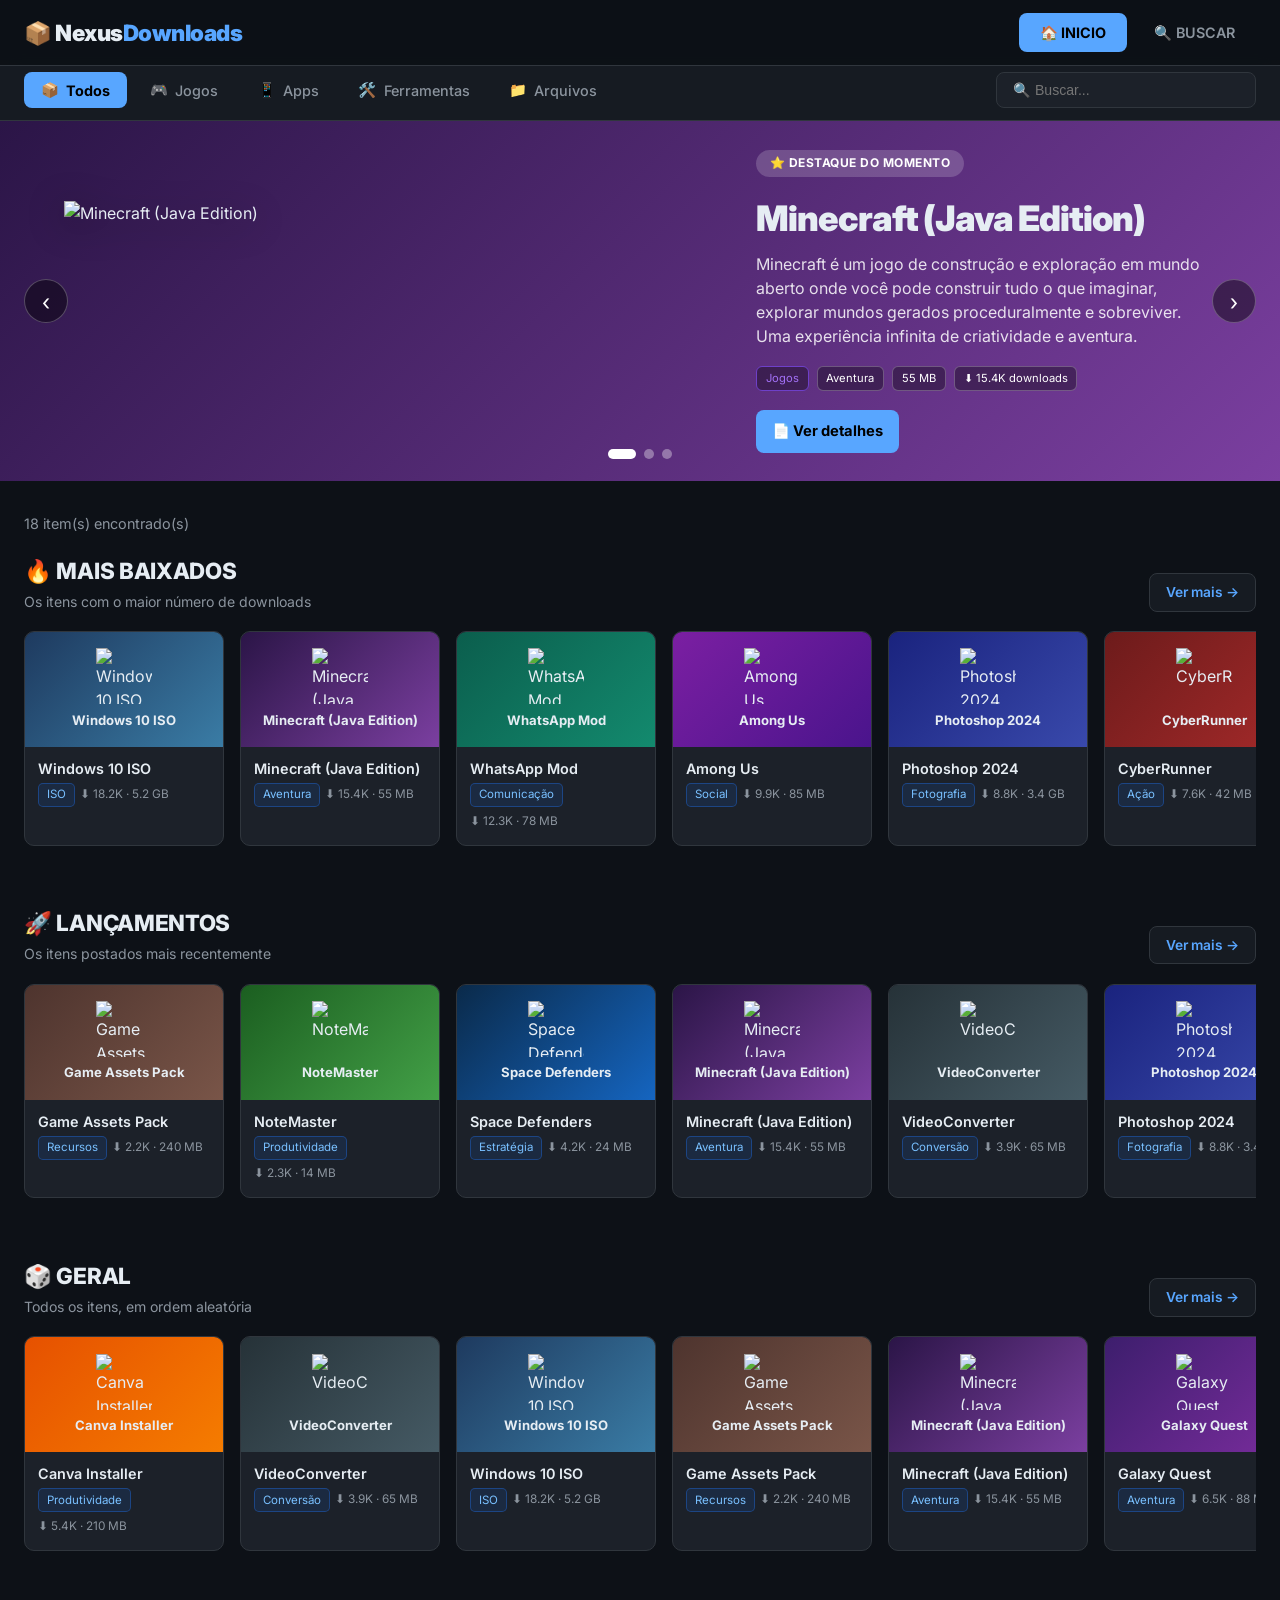
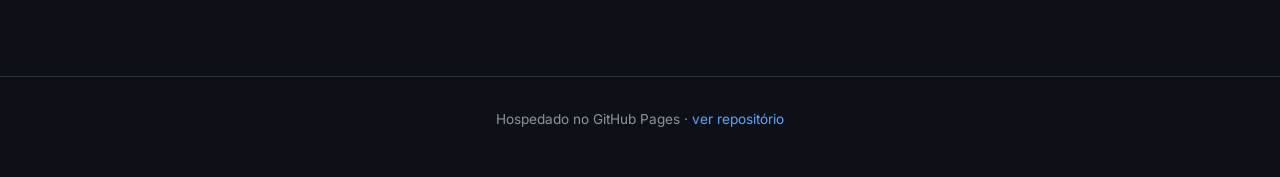
==== commit fae94016: "Add files via upload" ====
--- a/index.html
+++ b/index.html
@@ -10,20 +10,28 @@
   <link rel="stylesheet" href="style.css" />
 </head>
 <body>
-  <!-- Barra superior fixa -->
-  <header class="topbar">
-    <div class="topbar-inner">
+  <!-- Header fixo (todas as páginas) -->
+  <header class="site-header">
+    <div class="header-inner">
       <a class="logo" href="index.html">📦 Nexus<span>Downloads</span></a>
-      <a class="inicio-btn" href="index.html">🏠 INICIO</a>
-      <a class="search-link" href="search.html">🔍 Buscar</a>
-      <nav id="categories" class="topbar-nav"></nav>
+      <nav class="site-nav">
+        <a class="nav-link active" href="index.html">🏠 INICIO</a>
+        <a class="nav-link" href="search.html">🔍 BUSCAR</a>
+      </nav>
+    </div>
+  </header>
+
+  <!-- Barra de plataformas (página inicial) -->
+  <div class="platform-bar">
+    <div class="platform-inner">
+      <nav id="categories" class="platform-nav"></nav>
       <div class="search-box">
         <input id="search" type="search" placeholder="🔍 Buscar..." autocomplete="off" />
       </div>
     </div>
-  </header>
+  </div>
 
-  <!-- Barra de gêneros (aparece quando uma plataforma é selecionada) -->
+  <!-- Barra de gêneros -->
   <div id="genreBar" class="genre-bar" hidden>
     <div class="genre-bar-inner">
       <span class="genre-label">GÊNEROS</span>
@@ -31,7 +39,7 @@
     </div>
   </div>
 
-  <!-- Carrossel de destaques -->
+  <!-- Carrossel -->
   <section id="carousel" class="hero-carousel" aria-label="Destaque do momento"></section>
 
   <main class="container">
--- a/style.css
+++ b/style.css
@@ -18,34 +18,81 @@
   color: var(--text);
   min-height: 100vh;
   line-height: 1.5;
-}
-
-/* ===== Topbar (estilo Steam) ===== */
-.topbar {
-  position: sticky;
+  padding-top: 60px; /* compensa o header fixo */
+}
+
+/* ===== Header fixo (todas as páginas) ===== */
+.site-header {
+  position: fixed;
   top: 0;
-  z-index: 100;
-  background: rgba(13, 17, 23, 0.92);
-  backdrop-filter: blur(8px);
+  left: 0;
+  right: 0;
+  z-index: 1000;
+  background: rgba(13, 17, 23, 0.95);
+  backdrop-filter: blur(12px);
   border-bottom: 1px solid var(--border);
 }
-.topbar-inner {
+.header-inner {
   max-width: 1400px;
   margin: 0 auto;
-  padding: 0.75rem 1.5rem;
-  display: flex;
-  align-items: center;
+  padding: 0.8rem 1.5rem;
+  display: flex;
+  align-items: center;
+  justify-content: space-between;
   gap: 1.5rem;
 }
 .logo {
-  font-size: 1.35rem;
+  font-size: 1.4rem;
   font-weight: 900;
   letter-spacing: -0.5px;
   text-decoration: none;
   color: var(--text);
+  white-space: nowrap;
 }
 .logo span { color: var(--accent); }
-.topbar-nav {
+
+.site-nav {
+  display: flex;
+  gap: 0.4rem;
+}
+.nav-link {
+  padding: 0.55rem 1.3rem;
+  border-radius: 8px;
+  font-size: 0.9rem;
+  font-weight: 600;
+  color: var(--text-dim);
+  text-decoration: none;
+  transition: all 0.15s;
+  white-space: nowrap;
+}
+.nav-link:hover {
+  background: var(--bg-elev);
+  color: var(--text);
+}
+.nav-link.active {
+  background: var(--accent);
+  color: #000;
+  font-weight: 700;
+}
+
+/* ===== Barra de plataformas (página inicial) ===== */
+.platform-bar {
+  background: var(--bg-elev);
+  border-bottom: 1px solid var(--border);
+  padding: 0.75rem 1.5rem;
+  position: sticky;
+  top: 59px;
+  z-index: 99;
+}
+.platform-inner {
+  max-width: 1400px;
+  margin: 0 auto;
+  display: flex;
+  align-items: center;
+  gap: 1.5rem;
+  flex-wrap: wrap;
+}
+.platform-nav {
   display: flex;
   gap: 0.35rem;
   flex: 1;
@@ -66,42 +113,18 @@
   transition: all 0.15s;
   font-family: inherit;
 }
-.category-chip:hover { background: var(--bg-elev); color: var(--text); }
+.category-chip:hover { background: var(--bg-card); color: var(--text); }
 .category-chip.active { background: var(--accent); color: #000; font-weight: 700; }
 
-.inicio-btn {
-  color: var(--text-dim);
-  text-decoration: none;
-  font-size: 0.88rem;
-  font-weight: 700;
-  padding: 0.5rem 1rem;
-  border-radius: 8px;
-  border: 1px solid var(--border);
-  background: var(--bg-elev);
-  transition: all 0.15s;
-  white-space: nowrap;
-}
-.inicio-btn:hover { border-color: var(--accent); color: var(--accent); }
-.search-link {
-  color: var(--text-dim);
-  text-decoration: none;
-  font-size: 0.88rem;
-  font-weight: 600;
-  padding: 0.5rem 1rem;
-  border-radius: 8px;
-  transition: all 0.15s;
-  white-space: nowrap;
-}
-.search-link:hover { background: var(--bg-elev); color: var(--text); }
 .search-box { width: 260px; }
 .search-box input {
   width: 100%;
-  padding: 0.6rem 1rem;
+  padding: 0.55rem 1rem;
   border-radius: 8px;
   border: 1px solid var(--border);
-  background: var(--bg-elev);
+  background: var(--bg-card);
   color: var(--text);
-  font-size: 0.9rem;
+  font-size: 0.88rem;
   outline: none;
   transition: border-color 0.2s;
 }
@@ -111,7 +134,7 @@
 .genre-bar {
   background: var(--bg-elev);
   border-bottom: 1px solid var(--border);
-  padding: 0.75rem 1.5rem;
+  padding: 0.7rem 1.5rem;
 }
 .genre-bar-inner {
   max-width: 1400px;
@@ -122,7 +145,7 @@
   flex-wrap: wrap;
 }
 .genre-label {
-  font-size: 0.8rem;
+  font-size: 0.78rem;
   font-weight: 800;
   letter-spacing: 0.5px;
   color: var(--text-dim);
@@ -134,12 +157,12 @@
   flex-wrap: wrap;
 }
 .genre-chip {
-  padding: 0.4rem 1rem;
+  padding: 0.35rem 1rem;
   border-radius: 999px;
   border: 1px solid var(--border);
   background: var(--bg-card);
   color: var(--text-dim);
-  font-size: 0.82rem;
+  font-size: 0.8rem;
   font-weight: 500;
   cursor: pointer;
   transition: all 0.15s;
@@ -164,10 +187,10 @@
   border-radius: 5px;
 }
 
-/* ===== Carrossel de destaques ===== */
+/* ===== Carrossel ===== */
 .hero-carousel {
   position: relative;
-  height: 380px;
+  height: 360px;
   overflow: hidden;
 }
 .carousel-slide {
@@ -182,7 +205,6 @@
   transition: opacity 0.7s ease;
 }
 .carousel-slide.active { opacity: 1; pointer-events: auto; }
-
 .carousel-emoji {
   width: 200px;
   height: 200px;
@@ -202,7 +224,7 @@
   margin-bottom: 0.9rem;
 }
 .carousel-content h2 {
-  font-size: 2.3rem;
+  font-size: 2.2rem;
   font-weight: 900;
   letter-spacing: -1px;
   margin-bottom: 0.5rem;
@@ -215,7 +237,6 @@
   color: #fff;
 }
 .carousel-btn { font-size: 1rem; padding: 0.85rem 1.6rem; }
-
 .carousel-dots {
   position: absolute;
   bottom: 1.4rem;
@@ -235,7 +256,6 @@
   padding: 0;
 }
 .carousel-dot.active { background: #fff; width: 28px; border-radius: 5px; }
-
 .carousel-arrow {
   position: absolute;
   top: 50%;
@@ -258,12 +278,12 @@
 .carousel-arrow.prev { left: 1.5rem; }
 .carousel-arrow.next { right: 1.5rem; }
 
-/* ===== Layout principal ===== */
-.container { max-width: 1400px; margin: 0 auto; padding: 2.5rem 1.5rem; }
-.results-bar { color: var(--text-dim); font-size: 0.9rem; margin-bottom: 1.5rem; }
-
-/* ===== Linhas de itens ===== */
-.row { margin-bottom: 3.5rem; }
+/* ===== Layout ===== */
+.container { max-width: 1400px; margin: 0 auto; padding: 2rem 1.5rem; }
+.results-bar { color: var(--text-dim); font-size: 0.9rem; margin-bottom: 1.2rem; }
+
+/* ===== Linhas ===== */
+.row { margin-bottom: 3rem; }
 .row-head {
   display: flex;
   justify-content: space-between;
@@ -271,25 +291,24 @@
   gap: 1rem;
   margin-bottom: 1.2rem;
 }
-.row-head h2 { font-size: 1.45rem; font-weight: 800; letter-spacing: -0.3px; }
-.section-sub { color: var(--text-dim); font-size: 0.9rem; margin-top: 0.25rem; }
+.row-head h2 { font-size: 1.4rem; font-weight: 800; letter-spacing: -0.3px; }
+.section-sub { color: var(--text-dim); font-size: 0.88rem; margin-top: 0.2rem; }
 .ver-mais {
   display: inline-flex;
   align-items: center;
   gap: 0.3rem;
-  padding: 0.55rem 1.05rem;
+  padding: 0.5rem 1rem;
   border-radius: 8px;
   border: 1px solid var(--border);
   background: var(--bg-elev);
   color: var(--accent);
-  font-size: 0.9rem;
+  font-size: 0.86rem;
   font-weight: 600;
   text-decoration: none;
   transition: all 0.15s;
   white-space: nowrap;
 }
 .ver-mais:hover { border-color: var(--accent); background: rgba(88, 166, 255, 0.08); }
-
 .row-scroll {
   display: flex;
   gap: 1rem;
@@ -301,7 +320,6 @@
 .row-scroll::-webkit-scrollbar-track { background: var(--bg-elev); border-radius: 4px; }
 .row-scroll::-webkit-scrollbar-thumb { background: var(--border); border-radius: 4px; }
 .row-scroll::-webkit-scrollbar-thumb:hover { background: #484f58; }
-
 .row-card {
   flex: 0 0 200px;
   text-decoration: none;
@@ -319,15 +337,15 @@
   flex-direction: column;
   align-items: center;
   justify-content: center;
-  gap: 0.5rem;
+  gap: 0.4rem;
 }
 .row-card-cover .cover-emoji { width: 56px; height: 56px; object-fit: contain; }
-.row-card-cover .cover-title { font-size: 0.85rem; font-weight: 700; text-align: center; padding: 0 0.7rem; }
-.row-card-info { padding: 0.75rem 0.85rem 0.95rem; }
-.row-card-name { font-size: 0.92rem; font-weight: 600; margin-bottom: 0.25rem; }
-.row-card-meta { font-size: 0.75rem; color: var(--text-dim); }
-
-/* ===== Cards (página de catálogo) ===== */
+.row-card-cover .cover-title { font-size: 0.82rem; font-weight: 700; text-align: center; padding: 0 0.6rem; }
+.row-card-info { padding: 0.7rem 0.8rem 0.9rem; }
+.row-card-name { font-size: 0.9rem; font-weight: 600; margin-bottom: 0.2rem; }
+.row-card-meta { font-size: 0.74rem; color: var(--text-dim); display: flex; align-items: center; gap: 0.35rem; flex-wrap: wrap; }
+
+/* ===== Cards (catálogo/busca) ===== */
 .grid {
   display: grid;
   grid-template-columns: repeat(auto-fill, minmax(280px, 1fr));
@@ -345,7 +363,6 @@
 }
 .card:hover { transform: translateY(-3px); border-color: var(--accent); }
 @keyframes fadeUp { from { opacity: 0; transform: translateY(8px); } to { opacity: 1; } }
-
 .card-top { display: flex; align-items: center; gap: 0.7rem; margin-bottom: 0.8rem; }
 .card-icon {
   width: 48px;
@@ -358,16 +375,16 @@
 .card-title {
   color: var(--text);
   text-decoration: none;
-  font-size: 1.1rem;
+  font-size: 1.05rem;
   font-weight: 700;
   transition: color 0.15s;
 }
 .card-title:hover { color: var(--accent); }
-.card-desc { color: var(--text-dim); font-size: 0.9rem; margin-bottom: 0.9rem; flex: 1; }
-.card-meta { display: flex; flex-wrap: wrap; gap: 0.4rem; margin-bottom: 1rem; }
+.card-desc { color: var(--text-dim); font-size: 0.88rem; margin-bottom: 0.9rem; flex: 1; }
+.card-meta { display: flex; flex-wrap: wrap; gap: 0.4rem; margin-bottom: 0.9rem; }
 .badge {
-  font-size: 0.72rem;
-  padding: 0.2rem 0.6rem;
+  font-size: 0.7rem;
+  padding: 0.18rem 0.55rem;
   border-radius: 6px;
   background: var(--bg-elev);
   border: 1px solid var(--border);
@@ -377,25 +394,23 @@
 .badge.cat-apps { color: var(--accent-2); border-color: #2b8a3d; }
 .badge.cat-tools { color: #ffa657; border-color: #b35900; }
 .badge.cat-files { color: #79c0ff; border-color: #1f6feb; }
-
 .download-btn {
   display: inline-flex;
   align-items: center;
   justify-content: center;
   gap: 0.4rem;
-  padding: 0.7rem 1rem;
+  padding: 0.65rem 1rem;
   border-radius: 8px;
   background: var(--accent);
   color: #000;
   font-weight: 700;
-  font-size: 0.95rem;
+  font-size: 0.92rem;
   text-decoration: none;
   transition: background 0.15s, transform 0.1s;
 }
 .download-btn:hover { background: #79b8ff; }
 .download-btn:active { transform: scale(0.98); }
 .download-btn.external::after { content: "↗"; }
-
 .empty {
   text-align: center;
   color: var(--text-dim);
@@ -403,63 +418,44 @@
   font-size: 1.1rem;
 }
 
-/* ===== Header da página de catálogo ===== */
+/* ===== Catálogo/Busca/Item header ===== */
 .catalog-header {
   background: linear-gradient(135deg, #161b22 0%, #1a2432 50%, #0d1117 100%);
   border-bottom: 1px solid var(--border);
-  padding: 2.5rem 1.5rem 2rem;
+  padding: 2rem 1.5rem 1.8rem;
 }
 .hero-inner { max-width: 860px; margin: 0 auto; text-align: center; }
-.inicio-btn-header {
-  display: inline-block;
-  color: var(--text-dim);
-  text-decoration: none;
-  font-size: 0.85rem;
-  font-weight: 700;
-  padding: 0.4rem 0.9rem;
-  border-radius: 8px;
-  border: 1px solid var(--border);
-  background: var(--bg-elev);
-  margin-bottom: 1rem;
-  transition: all 0.15s;
-}
-.inicio-btn-header:hover { border-color: var(--accent); color: var(--accent); }
 .back {
   display: inline-block;
   color: var(--text-dim);
   text-decoration: none;
-  margin-right: 0.5rem;
-  font-size: 0.9rem;
+  margin-bottom: 1rem;
+  font-size: 0.88rem;
   transition: color 0.15s;
 }
 .back:hover { color: var(--accent); }
-.catalog-header h1 { font-size: 1.9rem; font-weight: 900; letter-spacing: -0.5px; }
-.catalog-header .tagline { margin: 0.4rem 0 1.5rem; }
+.catalog-header h1 { font-size: 1.8rem; font-weight: 900; letter-spacing: -0.5px; }
+.catalog-header .tagline { margin: 0.4rem 0 1.4rem; }
 .categories {
   display: flex;
   flex-wrap: wrap;
   gap: 0.6rem;
   justify-content: center;
-  margin-top: 1.5rem;
-}
-
-/* ===== Página de detalhe do item ===== */
-.item-body { max-width: 760px; }
+  margin-top: 1.4rem;
+}
+
+/* ===== Página de item ===== */
+.item-body { max-width: 760px; margin: 0 auto; padding: 2rem 1.5rem; }
 .item-name {
   display: flex;
   align-items: center;
-  gap: 0.6rem;
+  gap: 0.7rem;
   font-size: 2.2rem;
   font-weight: 900;
   letter-spacing: -0.5px;
-  margin-bottom: 0.7rem;
-}
-.item-name-icon {
-  width: 1.8rem;
-  height: 1.8rem;
-  object-fit: contain;
-  border-radius: 6px;
-}
+  margin-bottom: 0.8rem;
+}
+.item-name-icon { width: 2rem; height: 2rem; object-fit: contain; border-radius: 6px; }
 .item-meta {
   display: flex;
   flex-wrap: wrap;
@@ -467,15 +463,15 @@
   margin-bottom: 1.6rem;
 }
 .item-section {
-  font-size: 1.1rem;
+  font-size: 1.05rem;
   font-weight: 800;
   letter-spacing: 0.5px;
   color: var(--text-dim);
   margin-bottom: 0.6rem;
 }
+.item-desc { font-size: 1.05rem; margin-bottom: 1.8rem; }
 .item-download { font-size: 1.1rem; padding: 0.95rem 2rem; margin-bottom: 0.9rem; }
 .item-hint { color: var(--text-dim); font-size: 0.88rem; margin-bottom: 1.6rem; }
-.item-desc { font-size: 1.05rem; }
 .item-hint code {
   background: var(--bg-elev);
   padding: 0.1rem 0.45rem;
@@ -483,7 +479,7 @@
   font-size: 0.82rem;
 }
 
-/* ===== Página de busca (BUSCAR) ===== */
+/* ===== Busca (layout com filtros) ===== */
 .search-layout {
   display: grid;
   grid-template-columns: 1fr 300px;
@@ -504,8 +500,6 @@
   margin-bottom: 1.2rem;
 }
 .filter-toggle { display: none; }
-
-/* Painel de filtros */
 .filter-panel {
   background: var(--bg-elev);
   border: 1px solid var(--border);
@@ -523,7 +517,7 @@
   align-items: center;
   margin-bottom: 1rem;
 }
-.filter-head h2 { font-size: 1.1rem; font-weight: 800; }
+.filter-head h2 { font-size: 1.05rem; font-weight: 800; }
 .filter-close {
   background: none;
   border: none;
@@ -535,27 +529,26 @@
   transition: all 0.15s;
 }
 .filter-close:hover { background: var(--bg-card); color: var(--text); }
-
 .filter-group { margin-bottom: 1.3rem; }
 .filter-group h3 {
-  font-size: 0.85rem;
+  font-size: 0.82rem;
   font-weight: 700;
   letter-spacing: 0.5px;
   color: var(--text-dim);
   margin-bottom: 0.6rem;
   text-transform: uppercase;
 }
-.filter-list { display: flex; flex-direction: column; gap: 0.3rem; }
-
+.filter-list { display: flex; flex-direction: column; gap: 0.2rem; }
+.filter-empty { color: var(--text-dim); font-size: 0.82rem; padding: 0.3rem; font-style: italic; }
 .filter-item {
   display: flex;
   align-items: center;
   gap: 0.55rem;
-  padding: 0.4rem 0.5rem;
+  padding: 0.35rem 0.5rem;
   border-radius: 8px;
   cursor: pointer;
   transition: background 0.15s;
-  font-size: 0.88rem;
+  font-size: 0.86rem;
   user-select: none;
 }
 .filter-item:hover { background: var(--bg-card); }
@@ -584,24 +577,31 @@
   color: #000;
   font-weight: 900;
 }
-
 .filter-clear { width: 100%; margin-top: 0.5rem; }
-
-/* Badge tipo */
 .type-badge { color: #79c0ff; border-color: #1f6feb; }
-
-/* Idiomas no card */
 .card-langs {
-  font-size: 0.78rem;
+  font-size: 0.76rem;
   color: var(--text-dim);
   margin-bottom: 0.9rem;
 }
+
+/* ===== Footer ===== */
+.footer {
+  text-align: center;
+  color: var(--text-dim);
+  font-size: 0.85rem;
+  padding: 2rem 1rem 3rem;
+  border-top: 1px solid var(--border);
+  margin-top: 2rem;
+}
+.footer a { color: var(--accent); text-decoration: none; }
+.footer a:hover { text-decoration: underline; }
 
 @media (max-width: 900px) {
   .search-layout { grid-template-columns: 1fr; }
   .filter-panel {
     position: fixed;
-    top: 0;
+    top: 60px;
     right: 0;
     bottom: 0;
     width: 320px;
@@ -615,24 +615,15 @@
   .filter-toggle { display: inline-flex; }
 }
 
-/* ===== Footer ===== */
-.footer {
-  text-align: center;
-  color: var(--text-dim);
-  font-size: 0.85rem;
-  padding: 2rem 1rem 3rem;
-  border-top: 1px solid var(--border);
-  margin-top: 2rem;
-}
-.footer a { color: var(--accent); text-decoration: none; }
-.footer a:hover { text-decoration: underline; }
-
 @media (max-width: 600px) {
-  .topbar-inner { flex-wrap: wrap; gap: 0.6rem; }
+  .header-inner { flex-wrap: wrap; gap: 0.5rem; }
+  .platform-inner { flex-wrap: wrap; gap: 0.6rem; }
   .search-box { width: 100%; order: 3; }
-  .hero-carousel { height: 320px; }
-  .carousel-emoji { font-size: 6rem; }
-  .carousel-content h2 { font-size: 1.7rem; }
+  .hero-carousel { height: 300px; }
+  .carousel-emoji { width: 140px; height: 140px; }
+  .carousel-content h2 { font-size: 1.6rem; }
   .carousel-arrow { display: none; }
-  .item-name { font-size: 1.6rem; }
-}
+  .item-name { font-size: 1.5rem; }
+  .site-nav { gap: 0.2rem; }
+  .nav-link { padding: 0.45rem 0.9rem; font-size: 0.82rem; }
+}
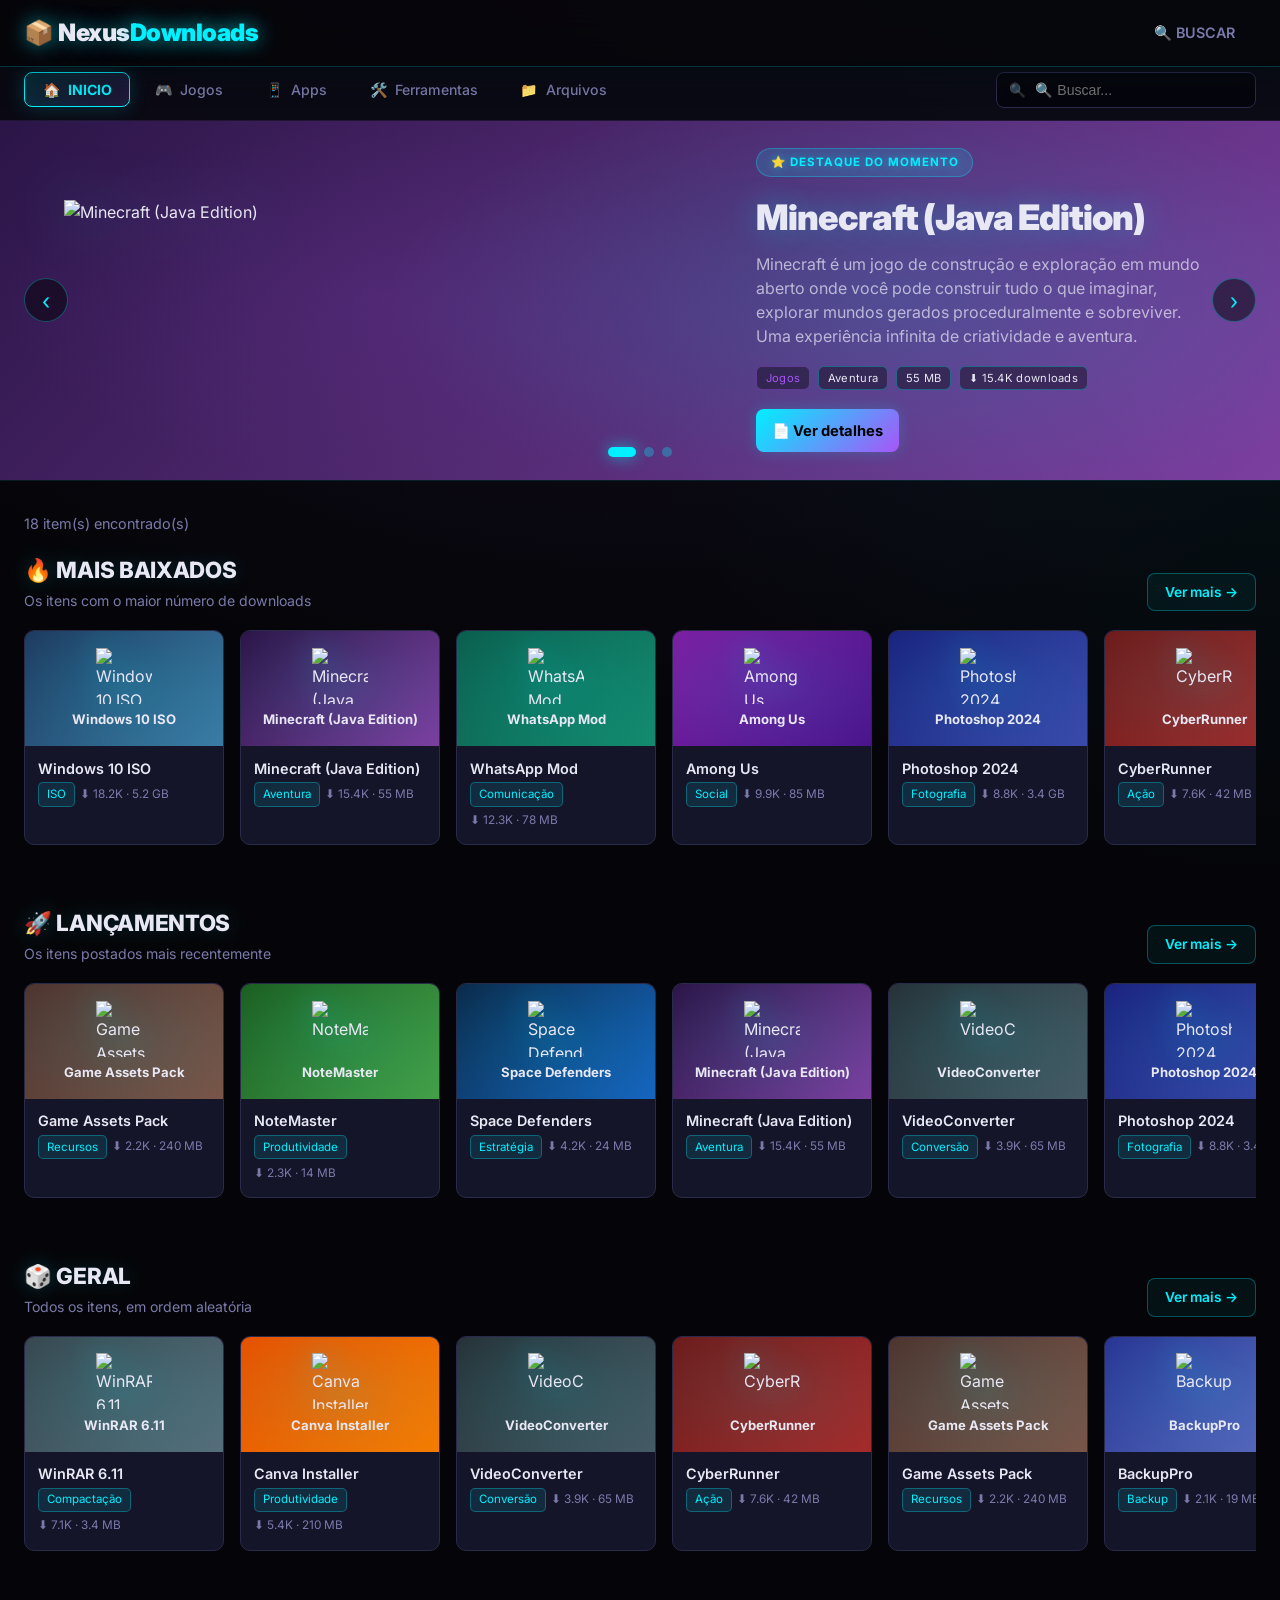
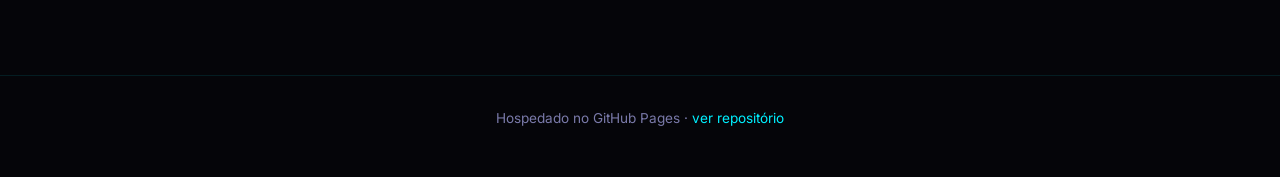
==== commit 462350a4: "Add files via upload" ====
--- a/index.html
+++ b/index.html
@@ -15,7 +15,6 @@
     <div class="header-inner">
       <a class="logo" href="index.html">📦 Nexus<span>Downloads</span></a>
       <nav class="site-nav">
-        <a class="nav-link active" href="index.html">🏠 INICIO</a>
         <a class="nav-link" href="search.html">🔍 BUSCAR</a>
       </nav>
     </div>
--- a/style.css
+++ b/style.css
@@ -1,12 +1,22 @@
+/* ============================================
+   NEXUS DOWNLOADS — DESIGN FUTURISTA GAME
+   ============================================ */
+
 :root {
-  --bg: #0d1117;
-  --bg-elev: #161b22;
-  --bg-card: #1c2129;
-  --border: #30363d;
-  --text: #e6edf3;
-  --text-dim: #8b949e;
-  --accent: #58a6ff;
-  --accent-2: #3fb950;
+  --bg-deep: #050509;
+  --bg: #0a0a14;
+  --bg-elev: #11111e;
+  --bg-card: #15152a;
+  --border: #2a2a4a;
+  --border-glow: #4a4a7a;
+  --text: #e8e8f5;
+  --text-dim: #7a7aaa;
+  --neon-cyan: #00f0ff;
+  --neon-purple: #a855f7;
+  --neon-green: #22d3ee;
+  --neon-pink: #ec4899;
+  --neon-yellow: #fbbf24;
+  --accent: var(--neon-cyan);
   --radius: 12px;
 }
 
@@ -14,43 +24,72 @@
 
 body {
   font-family: 'Inter', -apple-system, BlinkMacSystemFont, sans-serif;
-  background: var(--bg);
+  background: var(--bg-deep);
   color: var(--text);
   min-height: 100vh;
   line-height: 1.5;
-  padding-top: 60px; /* compensa o header fixo */
-}
-
-/* ===== Header fixo (todas as páginas) ===== */
+  padding-top: 60px;
+  /* Fundo futurista com grid + glow */
+  background-image:
+    radial-gradient(ellipse 80% 50% at 50% -10%, rgba(168, 85, 247, 0.12), transparent),
+    radial-gradient(ellipse 60% 50% at 100% 0%, rgba(0, 240, 255, 0.08), transparent),
+    linear-gradient(var(--bg-deep), var(--bg-deep));
+}
+
+/* Fundo grid sutil */
+body::before {
+  content: "";
+  position: fixed;
+  inset: 0;
+  z-index: 0;
+  pointer-events: none;
+  background-image:
+    linear-gradient(rgba(0, 240, 255, 0.025) 1px, transparent 1px),
+    linear-gradient(90deg, rgba(0, 240, 255, 0.025) 1px, transparent 1px);
+  background-size: 50px 50px;
+  mask-image: radial-gradient(ellipse 100% 80% at 50% 0%, black, transparent 80%);
+}
+
+/* ============================================
+   HEADER FIXO
+   ============================================ */
 .site-header {
   position: fixed;
   top: 0;
   left: 0;
   right: 0;
   z-index: 1000;
-  background: rgba(13, 17, 23, 0.95);
-  backdrop-filter: blur(12px);
-  border-bottom: 1px solid var(--border);
+  background: rgba(5, 5, 9, 0.85);
+  backdrop-filter: blur(16px);
+  border-bottom: 1px solid rgba(0, 240, 255, 0.2);
+  box-shadow: 0 4px 30px rgba(0, 0, 0, 0.5), 0 0 40px rgba(0, 240, 255, 0.05);
 }
 .header-inner {
   max-width: 1400px;
   margin: 0 auto;
-  padding: 0.8rem 1.5rem;
+  padding: 0.85rem 1.5rem;
   display: flex;
   align-items: center;
   justify-content: space-between;
   gap: 1.5rem;
 }
+
+/* Logo com glow */
 .logo {
-  font-size: 1.4rem;
+  font-size: 1.5rem;
   font-weight: 900;
   letter-spacing: -0.5px;
   text-decoration: none;
   color: var(--text);
   white-space: nowrap;
-}
-.logo span { color: var(--accent); }
-
+  text-shadow: 0 0 20px rgba(0, 240, 255, 0.5);
+}
+.logo span {
+  color: var(--neon-cyan);
+  text-shadow: 0 0 20px rgba(0, 240, 255, 0.8);
+}
+
+/* Nav */
 .site-nav {
   display: flex;
   gap: 0.4rem;
@@ -62,23 +101,29 @@
   font-weight: 600;
   color: var(--text-dim);
   text-decoration: none;
-  transition: all 0.15s;
+  transition: all 0.2s;
   white-space: nowrap;
+  position: relative;
 }
 .nav-link:hover {
-  background: var(--bg-elev);
-  color: var(--text);
+  color: var(--neon-cyan);
+  background: rgba(0, 240, 255, 0.06);
 }
 .nav-link.active {
-  background: var(--accent);
-  color: #000;
+  color: var(--neon-cyan);
+  background: rgba(0, 240, 255, 0.1);
+  border: 1px solid rgba(0, 240, 255, 0.4);
   font-weight: 700;
-}
-
-/* ===== Barra de plataformas (página inicial) ===== */
+  box-shadow: 0 0 20px rgba(0, 240, 255, 0.15), inset 0 0 10px rgba(0, 240, 255, 0.05);
+}
+
+/* ============================================
+   PLATFORM BAR
+   ============================================ */
 .platform-bar {
-  background: var(--bg-elev);
-  border-bottom: 1px solid var(--border);
+  background: rgba(10, 10, 20, 0.9);
+  backdrop-filter: blur(12px);
+  border-bottom: 1px solid rgba(168, 85, 247, 0.15);
   padding: 0.75rem 1.5rem;
   position: sticky;
   top: 59px;
@@ -98,42 +143,73 @@
   flex: 1;
   flex-wrap: wrap;
 }
+
+/* Chips de plataforma com neon */
 .category-chip {
   display: inline-flex;
   align-items: center;
   gap: 0.45rem;
-  padding: 0.5rem 1rem;
+  padding: 0.5rem 1.1rem;
   border-radius: 8px;
   border: 1px solid transparent;
   background: transparent;
   color: var(--text-dim);
-  font-size: 0.9rem;
+  font-size: 0.88rem;
   font-weight: 500;
   cursor: pointer;
-  transition: all 0.15s;
+  transition: all 0.2s;
   font-family: inherit;
-}
-.category-chip:hover { background: var(--bg-card); color: var(--text); }
-.category-chip.active { background: var(--accent); color: #000; font-weight: 700; }
-
-.search-box { width: 260px; }
+  position: relative;
+}
+.category-chip:hover {
+  color: var(--text);
+  border-color: var(--border-glow);
+  background: rgba(0, 240, 255, 0.04);
+}
+.category-chip.active {
+  background: linear-gradient(135deg, rgba(0, 240, 255, 0.15), rgba(168, 85, 247, 0.15));
+  border-color: var(--neon-cyan);
+  color: var(--neon-cyan);
+  font-weight: 700;
+  box-shadow: 0 0 20px rgba(0, 240, 255, 0.2), inset 0 0 15px rgba(0, 240, 255, 0.05);
+}
+
+/* Search box */
+.search-box { width: 260px; position: relative; }
+.search-box::before {
+  content: "🔍";
+  position: absolute;
+  left: 0.8rem;
+  top: 50%;
+  transform: translateY(-50%);
+  font-size: 0.85rem;
+  opacity: 0.5;
+  pointer-events: none;
+}
 .search-box input {
   width: 100%;
-  padding: 0.55rem 1rem;
+  padding: 0.55rem 1rem 0.55rem 2.4rem;
   border-radius: 8px;
   border: 1px solid var(--border);
-  background: var(--bg-card);
+  background: rgba(0, 0, 0, 0.4);
   color: var(--text);
   font-size: 0.88rem;
   outline: none;
-  transition: border-color 0.2s;
-}
-.search-box input:focus { border-color: var(--accent); }
-
-/* ===== Barra de gêneros ===== */
+  transition: all 0.2s;
+}
+.search-box input:focus {
+  border-color: var(--neon-cyan);
+  box-shadow: 0 0 15px rgba(0, 240, 255, 0.15);
+  background: rgba(0, 0, 0, 0.6);
+}
+
+/* ============================================
+   GENRE BAR
+   ============================================ */
 .genre-bar {
-  background: var(--bg-elev);
-  border-bottom: 1px solid var(--border);
+  background: rgba(10, 10, 20, 0.85);
+  backdrop-filter: blur(10px);
+  border-bottom: 1px solid rgba(168, 85, 247, 0.15);
   padding: 0.7rem 1.5rem;
 }
 .genre-bar-inner {
@@ -147,9 +223,10 @@
 .genre-label {
   font-size: 0.78rem;
   font-weight: 800;
-  letter-spacing: 0.5px;
-  color: var(--text-dim);
+  letter-spacing: 1px;
+  color: var(--neon-purple);
   text-transform: uppercase;
+  text-shadow: 0 0 10px rgba(168, 85, 247, 0.5);
 }
 .genre-chips {
   display: flex;
@@ -157,41 +234,49 @@
   flex-wrap: wrap;
 }
 .genre-chip {
-  padding: 0.35rem 1rem;
+  padding: 0.35rem 1.1rem;
   border-radius: 999px;
   border: 1px solid var(--border);
-  background: var(--bg-card);
+  background: rgba(0, 0, 0, 0.3);
   color: var(--text-dim);
   font-size: 0.8rem;
   font-weight: 500;
   cursor: pointer;
-  transition: all 0.15s;
+  transition: all 0.2s;
   font-family: inherit;
 }
-.genre-chip:hover { border-color: var(--accent); color: var(--text); }
+.genre-chip:hover {
+  border-color: var(--neon-cyan);
+  color: var(--neon-cyan);
+  background: rgba(0, 240, 255, 0.05);
+}
 .genre-chip.active {
-  background: var(--accent);
-  border-color: var(--accent);
-  color: #000;
+  background: rgba(0, 240, 255, 0.15);
+  border-color: var(--neon-cyan);
+  color: var(--neon-cyan);
   font-weight: 700;
-}
-
-/* Badge gênero */
-.genre-badge { color: #79c0ff; border-color: #1f6feb; }
+  box-shadow: 0 0 15px rgba(0, 240, 255, 0.2);
+}
+
+/* Badges */
+.genre-badge { color: var(--neon-cyan); border-color: rgba(0, 240, 255, 0.4); }
 .genre-mini {
   font-size: 0.72rem;
-  color: #79c0ff;
-  background: rgba(31, 111, 235, 0.12);
-  border: 1px solid rgba(31, 111, 235, 0.4);
+  color: var(--neon-cyan);
+  background: rgba(0, 240, 255, 0.1);
+  border: 1px solid rgba(0, 240, 255, 0.3);
   padding: 0.15rem 0.5rem;
   border-radius: 5px;
 }
 
-/* ===== Carrossel ===== */
+/* ============================================
+   HERO CAROUSEL
+   ============================================ */
 .hero-carousel {
   position: relative;
   height: 360px;
   overflow: hidden;
+  border-bottom: 1px solid rgba(0, 240, 255, 0.1);
 }
 .carousel-slide {
   position: absolute;
@@ -202,41 +287,60 @@
   padding: 0 5%;
   opacity: 0;
   pointer-events: none;
-  transition: opacity 0.7s ease;
+  transition: opacity 0.8s ease;
 }
 .carousel-slide.active { opacity: 1; pointer-events: auto; }
+
+/* Glow effect na capa do carrossel */
+.carousel-slide::after {
+  content: "";
+  position: absolute;
+  inset: 0;
+  background:
+    radial-gradient(ellipse 40% 60% at 70% 50%, rgba(0, 240, 255, 0.15), transparent),
+    radial-gradient(ellipse 30% 50% at 30% 50%, rgba(168, 85, 247, 0.1), transparent);
+  pointer-events: none;
+}
+
 .carousel-emoji {
   width: 200px;
   height: 200px;
   object-fit: contain;
-  filter: drop-shadow(0 6px 18px rgba(0, 0, 0, 0.45));
-}
-.carousel-content { max-width: 460px; }
+  filter: drop-shadow(0 0 30px rgba(0, 240, 255, 0.4));
+  position: relative;
+  z-index: 1;
+}
+.carousel-content { max-width: 460px; position: relative; z-index: 1; }
 .carousel-tag {
   display: inline-block;
-  background: rgba(255, 255, 255, 0.18);
-  color: #fff;
+  background: rgba(0, 240, 255, 0.15);
+  color: var(--neon-cyan);
   padding: 0.3rem 0.85rem;
   border-radius: 999px;
-  font-size: 0.75rem;
+  font-size: 0.72rem;
   font-weight: 700;
-  letter-spacing: 0.5px;
+  letter-spacing: 1px;
   margin-bottom: 0.9rem;
+  border: 1px solid rgba(0, 240, 255, 0.3);
+  text-shadow: 0 0 10px rgba(0, 240, 255, 0.5);
 }
 .carousel-content h2 {
   font-size: 2.2rem;
   font-weight: 900;
   letter-spacing: -1px;
   margin-bottom: 0.5rem;
-}
-.carousel-desc { color: rgba(255, 255, 255, 0.85); font-size: 1rem; margin-bottom: 1.1rem; }
+  text-shadow: 0 0 30px rgba(0, 240, 255, 0.3);
+}
+.carousel-desc { color: rgba(232, 232, 245, 0.7); font-size: 1rem; margin-bottom: 1.1rem; }
 .carousel-meta { display: flex; gap: 0.5rem; flex-wrap: wrap; margin-bottom: 1.2rem; }
 .carousel-meta .badge {
-  background: rgba(0, 0, 0, 0.35);
-  border-color: rgba(255, 255, 255, 0.25);
-  color: #fff;
+  background: rgba(0, 0, 0, 0.4);
+  border-color: rgba(0, 240, 255, 0.3);
+  color: var(--text);
 }
 .carousel-btn { font-size: 1rem; padding: 0.85rem 1.6rem; }
+
+/* Dots e arrows */
 .carousel-dots {
   position: absolute;
   bottom: 1.4rem;
@@ -244,18 +348,24 @@
   transform: translateX(-50%);
   display: flex;
   gap: 0.5rem;
+  z-index: 2;
 }
 .carousel-dot {
   width: 10px;
   height: 10px;
   border-radius: 50%;
-  background: rgba(255, 255, 255, 0.35);
+  background: rgba(0, 240, 255, 0.3);
   border: none;
   cursor: pointer;
   transition: all 0.2s;
   padding: 0;
 }
-.carousel-dot.active { background: #fff; width: 28px; border-radius: 5px; }
+.carousel-dot.active {
+  background: var(--neon-cyan);
+  width: 28px;
+  border-radius: 5px;
+  box-shadow: 0 0 15px rgba(0, 240, 255, 0.6);
+}
 .carousel-arrow {
   position: absolute;
   top: 50%;
@@ -263,26 +373,32 @@
   width: 44px;
   height: 44px;
   border-radius: 50%;
-  background: rgba(0, 0, 0, 0.45);
-  border: 1px solid rgba(255, 255, 255, 0.25);
-  color: #fff;
+  background: rgba(0, 0, 0, 0.5);
+  border: 1px solid rgba(0, 240, 255, 0.3);
+  color: var(--neon-cyan);
   font-size: 1.4rem;
   cursor: pointer;
   display: flex;
   align-items: center;
   justify-content: center;
-  transition: background 0.15s;
+  transition: all 0.2s;
   font-family: inherit;
-}
-.carousel-arrow:hover { background: rgba(0, 0, 0, 0.7); }
+  z-index: 2;
+}
+.carousel-arrow:hover {
+  background: rgba(0, 240, 255, 0.2);
+  box-shadow: 0 0 20px rgba(0, 240, 255, 0.3);
+}
 .carousel-arrow.prev { left: 1.5rem; }
 .carousel-arrow.next { right: 1.5rem; }
 
-/* ===== Layout ===== */
-.container { max-width: 1400px; margin: 0 auto; padding: 2rem 1.5rem; }
+/* ============================================
+   LAYOUT / ROWS / CARDS
+   ============================================ */
+.container { max-width: 1400px; margin: 0 auto; padding: 2rem 1.5rem; position: relative; z-index: 1; }
 .results-bar { color: var(--text-dim); font-size: 0.9rem; margin-bottom: 1.2rem; }
 
-/* ===== Linhas ===== */
+/* Rows */
 .row { margin-bottom: 3rem; }
 .row-head {
   display: flex;
@@ -291,24 +407,37 @@
   gap: 1rem;
   margin-bottom: 1.2rem;
 }
-.row-head h2 { font-size: 1.4rem; font-weight: 800; letter-spacing: -0.3px; }
+.row-head h2 {
+  font-size: 1.4rem;
+  font-weight: 800;
+  letter-spacing: -0.3px;
+  text-shadow: 0 0 20px rgba(0, 240, 255, 0.2);
+}
 .section-sub { color: var(--text-dim); font-size: 0.88rem; margin-top: 0.2rem; }
+
+/* Ver mais button */
 .ver-mais {
   display: inline-flex;
   align-items: center;
   gap: 0.3rem;
-  padding: 0.5rem 1rem;
+  padding: 0.5rem 1.05rem;
   border-radius: 8px;
-  border: 1px solid var(--border);
-  background: var(--bg-elev);
-  color: var(--accent);
+  border: 1px solid rgba(0, 240, 255, 0.3);
+  background: rgba(0, 240, 255, 0.05);
+  color: var(--neon-cyan);
   font-size: 0.86rem;
   font-weight: 600;
   text-decoration: none;
-  transition: all 0.15s;
+  transition: all 0.2s;
   white-space: nowrap;
 }
-.ver-mais:hover { border-color: var(--accent); background: rgba(88, 166, 255, 0.08); }
+.ver-mais:hover {
+  background: rgba(0, 240, 255, 0.15);
+  border-color: var(--neon-cyan);
+  box-shadow: 0 0 15px rgba(0, 240, 255, 0.2);
+}
+
+/* Row scroll */
 .row-scroll {
   display: flex;
   gap: 1rem;
@@ -318,8 +447,10 @@
 }
 .row-scroll::-webkit-scrollbar { height: 8px; }
 .row-scroll::-webkit-scrollbar-track { background: var(--bg-elev); border-radius: 4px; }
-.row-scroll::-webkit-scrollbar-thumb { background: var(--border); border-radius: 4px; }
-.row-scroll::-webkit-scrollbar-thumb:hover { background: #484f58; }
+.row-scroll::-webkit-scrollbar-thumb { background: var(--neon-cyan); border-radius: 4px; opacity: 0.5; }
+.row-scroll::-webkit-scrollbar-thumb:hover { background: var(--neon-cyan); }
+
+/* Row cards */
 .row-card {
   flex: 0 0 200px;
   text-decoration: none;
@@ -328,9 +459,26 @@
   border: 1px solid var(--border);
   border-radius: 10px;
   overflow: hidden;
-  transition: transform 0.15s, border-color 0.15s;
-}
-.row-card:hover { transform: translateY(-4px); border-color: var(--accent); }
+  transition: all 0.2s;
+  position: relative;
+}
+.row-card::before {
+  content: "";
+  position: absolute;
+  top: 0;
+  left: 0;
+  right: 0;
+  height: 2px;
+  background: linear-gradient(90deg, var(--neon-cyan), var(--neon-purple));
+  opacity: 0;
+  transition: opacity 0.2s;
+}
+.row-card:hover {
+  transform: translateY(-4px);
+  border-color: var(--neon-cyan);
+  box-shadow: 0 8px 30px rgba(0, 0, 0, 0.5), 0 0 20px rgba(0, 240, 255, 0.1);
+}
+.row-card:hover::before { opacity: 1; }
 .row-card-cover {
   height: 115px;
   display: flex;
@@ -338,14 +486,43 @@
   align-items: center;
   justify-content: center;
   gap: 0.4rem;
-}
-.row-card-cover .cover-emoji { width: 56px; height: 56px; object-fit: contain; }
-.row-card-cover .cover-title { font-size: 0.82rem; font-weight: 700; text-align: center; padding: 0 0.6rem; }
+  position: relative;
+}
+.row-card-cover::after {
+  content: "";
+  position: absolute;
+  inset: 0;
+  background: radial-gradient(ellipse at center, rgba(0, 240, 255, 0.08), transparent);
+  pointer-events: none;
+}
+.row-card-cover .cover-emoji {
+  width: 56px;
+  height: 56px;
+  object-fit: contain;
+  filter: drop-shadow(0 0 15px rgba(0, 240, 255, 0.3));
+  position: relative;
+  z-index: 1;
+}
+.row-card-cover .cover-title {
+  font-size: 0.82rem;
+  font-weight: 700;
+  text-align: center;
+  padding: 0 0.6rem;
+  position: relative;
+  z-index: 1;
+}
 .row-card-info { padding: 0.7rem 0.8rem 0.9rem; }
 .row-card-name { font-size: 0.9rem; font-weight: 600; margin-bottom: 0.2rem; }
-.row-card-meta { font-size: 0.74rem; color: var(--text-dim); display: flex; align-items: center; gap: 0.35rem; flex-wrap: wrap; }
-
-/* ===== Cards (catálogo/busca) ===== */
+.row-card-meta {
+  font-size: 0.74rem;
+  color: var(--text-dim);
+  display: flex;
+  align-items: center;
+  gap: 0.35rem;
+  flex-wrap: wrap;
+}
+
+/* Cards grid (catálogo/busca) */
 .grid {
   display: grid;
   grid-template-columns: repeat(auto-fill, minmax(280px, 1fr));
@@ -358,42 +535,66 @@
   padding: 1.4rem;
   display: flex;
   flex-direction: column;
-  transition: transform 0.15s, border-color 0.15s;
+  transition: all 0.2s;
   animation: fadeUp 0.3s ease both;
-}
-.card:hover { transform: translateY(-3px); border-color: var(--accent); }
+  position: relative;
+}
+.card::before {
+  content: "";
+  position: absolute;
+  top: 0;
+  left: 0;
+  right: 0;
+  height: 2px;
+  background: linear-gradient(90deg, var(--neon-cyan), var(--neon-purple));
+  opacity: 0;
+  transition: opacity 0.2s;
+}
+.card:hover {
+  transform: translateY(-3px);
+  border-color: var(--neon-cyan);
+  box-shadow: 0 8px 30px rgba(0, 0, 0, 0.5), 0 0 20px rgba(0, 240, 255, 0.1);
+}
+.card:hover::before { opacity: 1; }
 @keyframes fadeUp { from { opacity: 0; transform: translateY(8px); } to { opacity: 1; } }
+
 .card-top { display: flex; align-items: center; gap: 0.7rem; margin-bottom: 0.8rem; }
 .card-icon {
   width: 48px;
   height: 48px;
   object-fit: contain;
-  background: var(--bg-elev);
+  background: rgba(0, 0, 0, 0.4);
   border: 1px solid var(--border);
   border-radius: 10px;
+  filter: drop-shadow(0 0 10px rgba(0, 240, 255, 0.2));
 }
 .card-title {
   color: var(--text);
   text-decoration: none;
   font-size: 1.05rem;
   font-weight: 700;
-  transition: color 0.15s;
-}
-.card-title:hover { color: var(--accent); }
+  transition: all 0.2s;
+}
+.card-title:hover { color: var(--neon-cyan); text-shadow: 0 0 15px rgba(0, 240, 255, 0.3); }
 .card-desc { color: var(--text-dim); font-size: 0.88rem; margin-bottom: 0.9rem; flex: 1; }
 .card-meta { display: flex; flex-wrap: wrap; gap: 0.4rem; margin-bottom: 0.9rem; }
+
+/* Badges futuristas */
 .badge {
   font-size: 0.7rem;
   padding: 0.18rem 0.55rem;
   border-radius: 6px;
-  background: var(--bg-elev);
+  background: rgba(0, 0, 0, 0.3);
   border: 1px solid var(--border);
   color: var(--text-dim);
-}
-.badge.cat-games { color: #a371f7; border-color: #6e40c9; }
-.badge.cat-apps { color: var(--accent-2); border-color: #2b8a3d; }
-.badge.cat-tools { color: #ffa657; border-color: #b35900; }
-.badge.cat-files { color: #79c0ff; border-color: #1f6feb; }
+  letter-spacing: 0.3px;
+}
+.badge.cat-games { color: var(--neon-purple); border-color: rgba(168, 85, 247, 0.4); }
+.badge.cat-apps { color: var(--neon-green); border-color: rgba(34, 211, 238, 0.4); }
+.badge.cat-tools { color: var(--neon-yellow); border-color: rgba(251, 191, 36, 0.4); }
+.badge.cat-files { color: var(--neon-cyan); border-color: rgba(0, 240, 255, 0.4); }
+
+/* Download button com glow */
 .download-btn {
   display: inline-flex;
   align-items: center;
@@ -401,16 +602,21 @@
   gap: 0.4rem;
   padding: 0.65rem 1rem;
   border-radius: 8px;
-  background: var(--accent);
+  background: linear-gradient(135deg, var(--neon-cyan), var(--neon-purple));
   color: #000;
   font-weight: 700;
   font-size: 0.92rem;
   text-decoration: none;
-  transition: background 0.15s, transform 0.1s;
-}
-.download-btn:hover { background: #79b8ff; }
+  transition: all 0.2s;
+  box-shadow: 0 0 15px rgba(0, 240, 255, 0.2);
+}
+.download-btn:hover {
+  box-shadow: 0 0 25px rgba(0, 240, 255, 0.4), 0 0 15px rgba(168, 85, 247, 0.3);
+  transform: translateY(-1px);
+}
 .download-btn:active { transform: scale(0.98); }
 .download-btn.external::after { content: "↗"; }
+
 .empty {
   text-align: center;
   color: var(--text-dim);
@@ -418,24 +624,45 @@
   font-size: 1.1rem;
 }
 
-/* ===== Catálogo/Busca/Item header ===== */
+/* ============================================
+   CATALOG / SEARCH / ITEM HEADERS
+   ============================================ */
 .catalog-header {
-  background: linear-gradient(135deg, #161b22 0%, #1a2432 50%, #0d1117 100%);
-  border-bottom: 1px solid var(--border);
+  background: linear-gradient(135deg, #0a0a14 0%, #15152a 50%, #050509 100%);
+  border-bottom: 1px solid rgba(0, 240, 255, 0.1);
   padding: 2rem 1.5rem 1.8rem;
-}
-.hero-inner { max-width: 860px; margin: 0 auto; text-align: center; }
+  position: relative;
+  overflow: hidden;
+}
+.catalog-header::before {
+  content: "";
+  position: absolute;
+  top: 0;
+  left: 0;
+  right: 0;
+  height: 100%;
+  background:
+    radial-gradient(ellipse 50% 50% at 50% 0%, rgba(0, 240, 255, 0.08), transparent),
+    radial-gradient(ellipse 30% 40% at 80% 20%, rgba(168, 85, 247, 0.06), transparent);
+  pointer-events: none;
+}
+.hero-inner { max-width: 860px; margin: 0 auto; text-align: center; position: relative; z-index: 1; }
 .back {
   display: inline-block;
   color: var(--text-dim);
   text-decoration: none;
   margin-bottom: 1rem;
   font-size: 0.88rem;
-  transition: color 0.15s;
-}
-.back:hover { color: var(--accent); }
-.catalog-header h1 { font-size: 1.8rem; font-weight: 900; letter-spacing: -0.5px; }
-.catalog-header .tagline { margin: 0.4rem 0 1.4rem; }
+  transition: all 0.2s;
+}
+.back:hover { color: var(--neon-cyan); text-shadow: 0 0 10px rgba(0, 240, 255, 0.4); }
+.catalog-header h1 {
+  font-size: 1.8rem;
+  font-weight: 900;
+  letter-spacing: -0.5px;
+  text-shadow: 0 0 30px rgba(0, 240, 255, 0.3);
+}
+.catalog-header .tagline { margin: 0.4rem 0 1.4rem; color: var(--text-dim); }
 .categories {
   display: flex;
   flex-wrap: wrap;
@@ -444,8 +671,10 @@
   margin-top: 1.4rem;
 }
 
-/* ===== Página de item ===== */
-.item-body { max-width: 760px; margin: 0 auto; padding: 2rem 1.5rem; }
+/* ============================================
+   ITEM PAGE
+   ============================================ */
+.item-body { max-width: 760px; margin: 0 auto; padding: 2rem 1.5rem; position: relative; z-index: 1; }
 .item-name {
   display: flex;
   align-items: center;
@@ -454,8 +683,15 @@
   font-weight: 900;
   letter-spacing: -0.5px;
   margin-bottom: 0.8rem;
-}
-.item-name-icon { width: 2rem; height: 2rem; object-fit: contain; border-radius: 6px; }
+  text-shadow: 0 0 30px rgba(0, 240, 255, 0.2);
+}
+.item-name-icon {
+  width: 2.2rem;
+  height: 2.2rem;
+  object-fit: contain;
+  border-radius: 8px;
+  filter: drop-shadow(0 0 15px rgba(0, 240, 255, 0.3));
+}
 .item-meta {
   display: flex;
   flex-wrap: wrap;
@@ -465,21 +701,30 @@
 .item-section {
   font-size: 1.05rem;
   font-weight: 800;
-  letter-spacing: 0.5px;
-  color: var(--text-dim);
+  letter-spacing: 1px;
+  color: var(--neon-cyan);
   margin-bottom: 0.6rem;
-}
-.item-desc { font-size: 1.05rem; margin-bottom: 1.8rem; }
-.item-download { font-size: 1.1rem; padding: 0.95rem 2rem; margin-bottom: 0.9rem; }
+  text-shadow: 0 0 15px rgba(0, 240, 255, 0.3);
+}
+.item-desc { font-size: 1.05rem; margin-bottom: 1.8rem; line-height: 1.7; }
+.item-download {
+  font-size: 1.1rem;
+  padding: 0.95rem 2rem;
+  margin-bottom: 0.9rem;
+  width: fit-content;
+}
 .item-hint { color: var(--text-dim); font-size: 0.88rem; margin-bottom: 1.6rem; }
 .item-hint code {
-  background: var(--bg-elev);
+  background: rgba(0, 0, 0, 0.4);
   padding: 0.1rem 0.45rem;
   border-radius: 5px;
   font-size: 0.82rem;
-}
-
-/* ===== Busca (layout com filtros) ===== */
+  border: 1px solid var(--border);
+}
+
+/* ============================================
+   SEARCH LAYOUT + FILTERS
+   ============================================ */
 .search-layout {
   display: grid;
   grid-template-columns: 1fr 300px;
@@ -487,6 +732,8 @@
   max-width: 1400px;
   margin: 0 auto;
   padding: 2rem 1.5rem;
+  position: relative;
+  z-index: 1;
 }
 .search-results { min-width: 0; }
 .results-bar {
@@ -500,8 +747,10 @@
   margin-bottom: 1.2rem;
 }
 .filter-toggle { display: none; }
+
+/* Filter panel */
 .filter-panel {
-  background: var(--bg-elev);
+  background: rgba(10, 10, 20, 0.8);
   border: 1px solid var(--border);
   border-radius: var(--radius);
   padding: 1.2rem;
@@ -510,6 +759,7 @@
   align-self: start;
   max-height: calc(100vh - 100px);
   overflow-y: auto;
+  backdrop-filter: blur(10px);
 }
 .filter-head {
   display: flex;
@@ -517,7 +767,11 @@
   align-items: center;
   margin-bottom: 1rem;
 }
-.filter-head h2 { font-size: 1.05rem; font-weight: 800; }
+.filter-head h2 {
+  font-size: 1.05rem;
+  font-weight: 800;
+  text-shadow: 0 0 15px rgba(0, 240, 255, 0.3);
+}
 .filter-close {
   background: none;
   border: none;
@@ -526,17 +780,18 @@
   cursor: pointer;
   padding: 0.2rem 0.5rem;
   border-radius: 6px;
-  transition: all 0.15s;
-}
-.filter-close:hover { background: var(--bg-card); color: var(--text); }
+  transition: all 0.2s;
+}
+.filter-close:hover { background: rgba(0, 240, 255, 0.1); color: var(--neon-cyan); }
 .filter-group { margin-bottom: 1.3rem; }
 .filter-group h3 {
   font-size: 0.82rem;
   font-weight: 700;
-  letter-spacing: 0.5px;
-  color: var(--text-dim);
+  letter-spacing: 1px;
+  color: var(--neon-purple);
   margin-bottom: 0.6rem;
   text-transform: uppercase;
+  text-shadow: 0 0 10px rgba(168, 85, 247, 0.4);
 }
 .filter-list { display: flex; flex-direction: column; gap: 0.2rem; }
 .filter-empty { color: var(--text-dim); font-size: 0.82rem; padding: 0.3rem; font-style: italic; }
@@ -547,24 +802,25 @@
   padding: 0.35rem 0.5rem;
   border-radius: 8px;
   cursor: pointer;
-  transition: background 0.15s;
+  transition: all 0.2s;
   font-size: 0.86rem;
   user-select: none;
 }
-.filter-item:hover { background: var(--bg-card); }
+.filter-item:hover { background: rgba(0, 240, 255, 0.05); }
 .filter-item input[type="checkbox"] { display: none; }
 .filter-check {
   width: 18px;
   height: 18px;
-  border: 1px solid var(--border);
+  border: 1px solid var(--border-glow);
   border-radius: 5px;
   flex-shrink: 0;
   position: relative;
-  transition: all 0.15s;
+  transition: all 0.2s;
 }
 .filter-item input[type="checkbox"]:checked + .filter-check {
-  background: var(--accent);
-  border-color: var(--accent);
+  background: var(--neon-cyan);
+  border-color: var(--neon-cyan);
+  box-shadow: 0 0 10px rgba(0, 240, 255, 0.3);
 }
 .filter-item input[type="checkbox"]:checked + .filter-check::after {
   content: "✓";
@@ -578,25 +834,32 @@
   font-weight: 900;
 }
 .filter-clear { width: 100%; margin-top: 0.5rem; }
-.type-badge { color: #79c0ff; border-color: #1f6feb; }
+.type-badge { color: var(--neon-cyan); border-color: rgba(0, 240, 255, 0.4); }
 .card-langs {
   font-size: 0.76rem;
   color: var(--text-dim);
   margin-bottom: 0.9rem;
 }
 
-/* ===== Footer ===== */
+/* ============================================
+   FOOTER
+   ============================================ */
 .footer {
   text-align: center;
   color: var(--text-dim);
   font-size: 0.85rem;
   padding: 2rem 1rem 3rem;
-  border-top: 1px solid var(--border);
+  border-top: 1px solid rgba(0, 240, 255, 0.1);
   margin-top: 2rem;
-}
-.footer a { color: var(--accent); text-decoration: none; }
-.footer a:hover { text-decoration: underline; }
-
+  position: relative;
+  z-index: 1;
+}
+.footer a { color: var(--neon-cyan); text-decoration: none; }
+.footer a:hover { text-shadow: 0 0 10px rgba(0, 240, 255, 0.5); }
+
+/* ============================================
+   RESPONSIVE
+   ============================================ */
 @media (max-width: 900px) {
   .search-layout { grid-template-columns: 1fr; }
   .filter-panel {
